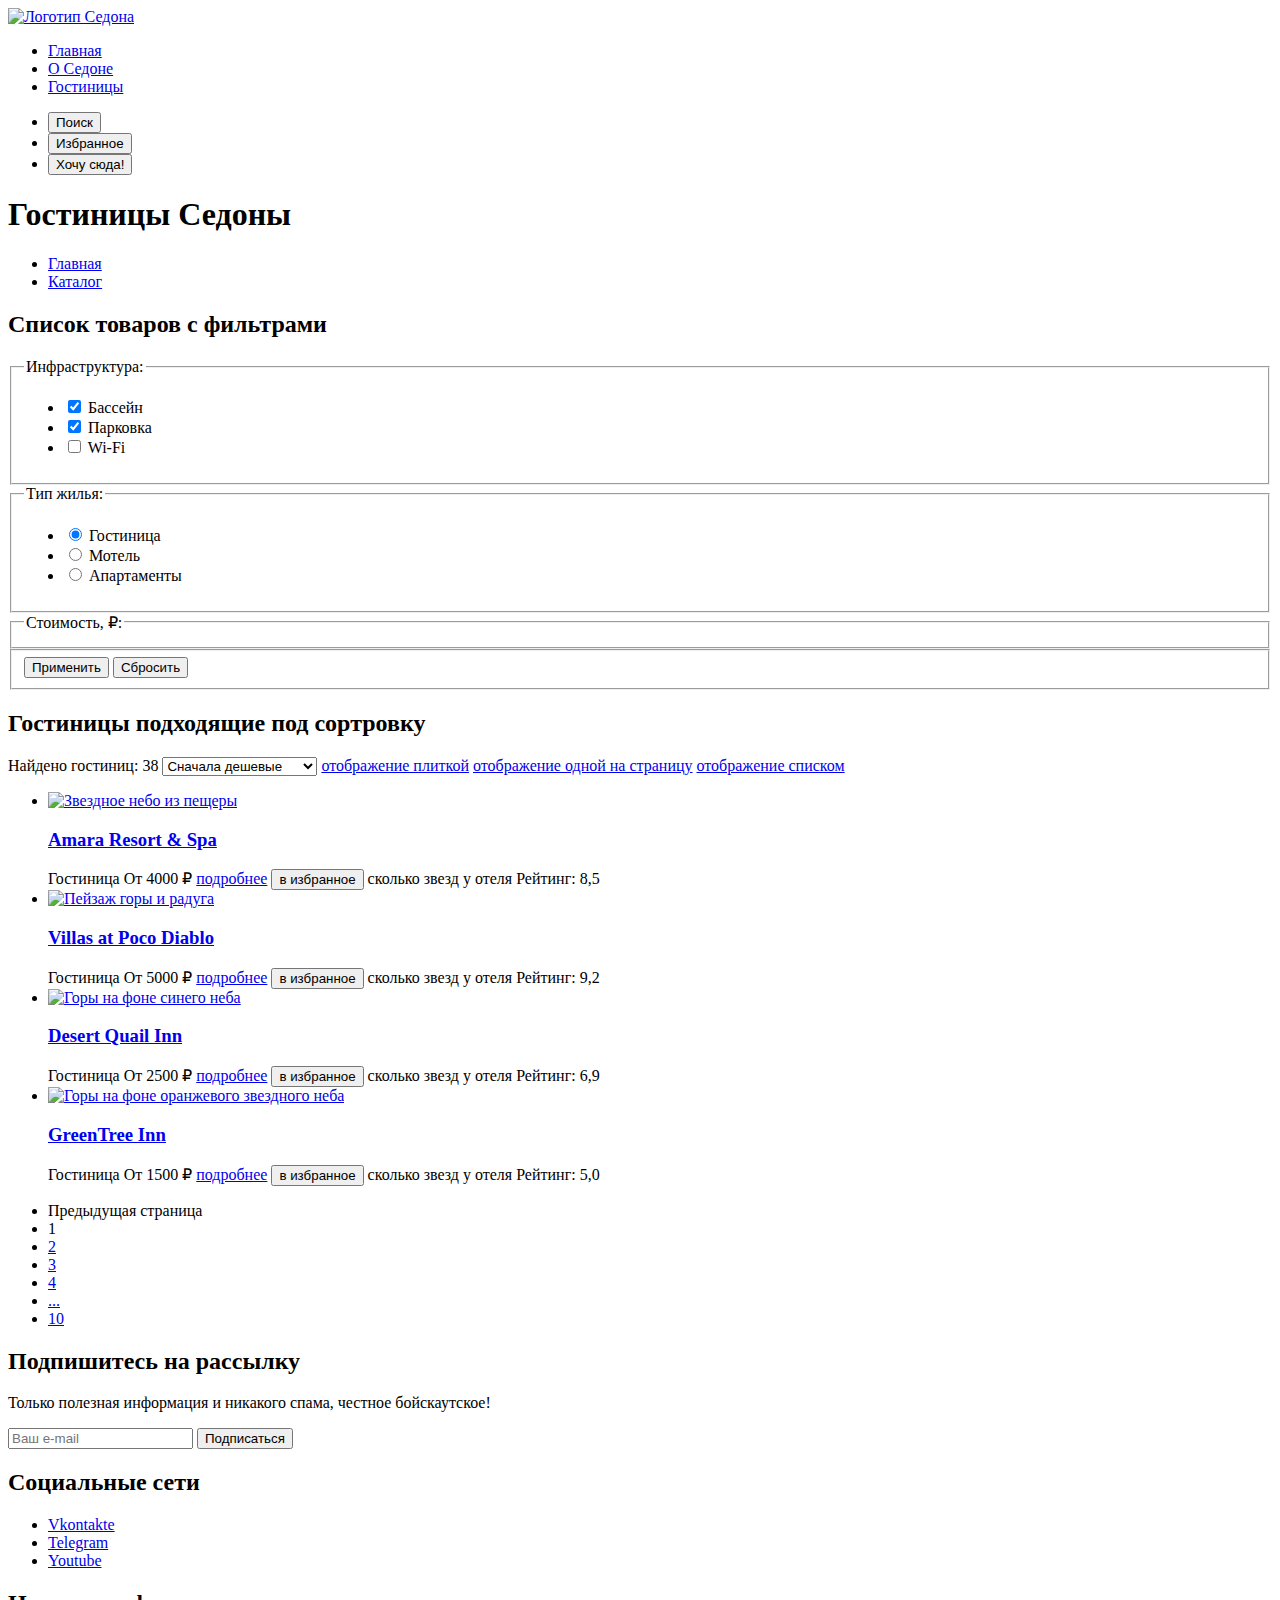
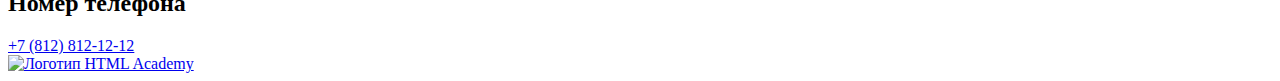
==== catalog.html @ 047635bd "Разметка главной страницы + каталога" ====
<!DOCTYPE html>
<html lang="ru">
  <head>
    <meta charset="utf-8">
    <title>Каталог</title>
  </head>
  <body>
    <header class="page-header">
      <nav class="navigation">
        <a class="navigation-logo" href="index.html">
          <img src="#" alt="Логотип Седона" />
        </a>
        <ul class="navigation-list">
          <li class="navigation-item">
            <a class="navigation-link" href="#" >Главная</a>
          </li>
          <li class="navigation-item">
            <a class="navigation-link" href="#">О Седоне</a>
          </li>
          <li class="navigation-item">
            <a class="navigation-link" href="#">Гостиницы</a>
          </li>
        </ul>

        <ul class="navigation-list navigation-user">
          <li class="search-navigation-item">
            <button class="navigation-button" href="#" >
              <span class="visually-hidden">
                Поиск
              </span>
            </button>
          </li>
          <li class="favorites-navigation-item">
            <button class="navigation-button" href="#">
              <span class="visually-hidden">
              Избранное
              </span>
            </button>
          </li>
          <li class="login-navigation-item">
            <button class="navigation-button" href="#">Хочу сюда!</button>
          </li>
        </ul>
      </nav>
    </header>

    <main class="main-inner">
        <h1 class="main-inner-title">Гостиницы Седоны</h1>
        <header class="inner-header">
          <ul class="breadcrumbs">
            <li class="breadcrumbs-item">
              <a class="breadcrumbs-link" href="index.html">Главная</a>
            </li>
            <li class="breadcrumbs-item">
              <a class="breadcrumbs-link" href="catalog.html">Каталог</a>
            </li>
          </ul>

          <section class="catalog-products">
            <h2 class="visually-hidden">Список товаров с фильтрами</h2>
            <form class="catalog-filter" action="https://echo.htmlacademy.ru/" method="get">
              <div class="filter-left-side">
                <fieldset class="catalog-filter-group">
                  <legend class="catalog-filter-title">Инфраструктура:</legend>
                  <ul class="catalog-filter-list">
                    <li class="catalog-filter-item">
                      <label class="control">
                        <input class="control-input" type="checkbox" name="pool" checked>
                    Бассейн
                      </label>
                    </li>
                    <li class="catalog-filter-item">
                      <label class="control">
                        <input class="control-input" type="checkbox" name="parking" checked>
                    Парковка
                      </label>
                    </li>
                    <li class="catalog-filter-item">
                      <label class="control">
                        <input class="control-input" type="checkbox" name="wi-fi">
                    Wi-Fi
                      </label>
                    </li>
                  </ul>
                  </fieldset>

                  <fieldset class="catalog-filter-group">
                    <legend class="catalog-filter-title">Тип жилья:</legend>
                    <ul class="catalog-filter-list">
                      <li class="catalog-filter-item">
                        <label class="control">
                          <input class="control-input" type="radio" name="hotel" checked>
                      Гостиница
                        </label>
                      </li>
                      <li class="catalog-filter-item">
                        <label class="control">
                          <input class="control-input" type="radio" name="motel">
                      Мотель
                        </label>
                      </li>
                      <li class="catalog-filter-item">
                        <label class="control">
                          <input class="control-input" type="radio" name="apartments">
                      Апартаменты
                        </label>
                      </li>
                    </ul>
                  </fieldset>
                </div>

                <div class="filter-right-side">
                  <fieldset class="catalog-filter-group">
                    <legend class="catalog-filter-title">Стоимость, ₽:</legend>
                  </fieldset>

                  <fieldset class="catalog-filter-group">
                    <button class="catalog-filter-button-submit">Применить</button>
                    <button class="catalog-filter-button-reset">Сбросить</button>
                  </fieldset>
                </div>
            </form>
          </section>

          <section class="catalog-hotels">
            <h2 class="visually-hidden">Гостиницы подходящие под сортровку</h2>
            <span>Найдено гостиниц: <span class="result">38</span></span>
            <select class="select-filter">
              <option value="cheap">Сначала дешевые</option>
              <option value="expensive">Сначала дорогие</option>
              <option value="popular">Сначала популярные</option>
            </select>

            <a class="icons" href="#"><span class="visually-hidden">отображение плиткой</span></a>
            <a class="icons" href="#"><span class="visually-hidden">отображение одной на страницу</span></a>
            <a class="icons" href="#"><span class="visually-hidden">отображение списком</span></a>

            <ul class="hotels-list">
              <li class="hotels-item">
                <a class="hotels-link" href="#">
                  <img class="hotels-photo" src="#" alt="Звездное небо из пещеры">
                  <h3 class="hotels-title">Amara Resort & Spa</h3></a>
                <span>Гостиница От 4000 ₽</span>
                <a class="hotels-link" href="#">подробнее</a>
                <button class="button button-favourites">в избранное</button>
                <span class="rating rating-visually-hidden">сколько звезд у отеля</span>
                <span class="rating-total rating-total-visually-hidden">Рейтинг: 8,5</span>
              </li>
              <li class="hotels-item">
                <a class="hotels-link" href="#">
                  <img class="hotels-photo" src="#" alt="Пейзаж горы и радуга">
                  <h3 class="hotels-title">Villas at Poco Diablo</h3></a>
                <span>Гостиница От 5000 ₽</span>
                <a class="hotels-link" href="#">подробнее</a>
                <button class="button button-favourites">в избранное</button>
                <span class="rating rating-visually-hidden">сколько звезд у отеля</span>
                <span class="rating-total rating-total-visually-hidden">Рейтинг: 9,2</span>
              </li>
              <li class="hotels-item">
                <a class="hotels-link" href="#">
                  <img class="hotels-photo" src="#" alt="Горы на фоне синего неба">
                  <h3 class="hotels-title">Desert Quail Inn</h3></a>
                <span>Гостиница От 2500 ₽</span>
                <a class="hotels-link" href="#">подробнее</a>
                <button class="button button-favourites">в избранное</button>
                <span class="rating rating-visually-hidden">сколько звезд у отеля</span>
                <span class="rating-total rating-total-visually-hidden">Рейтинг: 6,9</span>
              </li>
              <li class="hotels-item">
                <a class="hotels-link" href="#">
                  <img class="hotels-photo" src="#" alt="Горы на фоне оранжевого звездного неба">
                  <h3 class="hotels-title">GreenTree Inn</h3></a>
                <span>Гостиница От 1500 ₽</span>
                <a class="hotels-link" href="#">подробнее</a>
                <button class="button button-favourites">в избранное</button>
                <span class="rating rating-visually-hidden">сколько звезд у отеля</span>
                <span class="rating-total rating-total-visually-hidden">Рейтинг: 5,0</span>
              </li>
            </ul>

            <ul class="pagination">
              <li class="pagination-item">
                <a class="pagination-link pagination-prev pagination-disabled">
                  <span class="visually-hidden">Предыдущая страница</span>
                </a>
              </li>
              <li class="pagination-item">
                <a class="pagination-link pagination-current">1</a>
              </li>
              <li class="pagination-item">
                <a class="pagination-link" href="#">2</a>
              </li>
              <li class="pagination-item">
                <a class="pagination-link" href="#">3</a>
              </li>
              <li class="pagination-item">
                <a class="pagination-link" href="#">4</a>
              </li>
              <li class="pagination-item">
                <a class="pagination-link" href="#">...</a>
              </li>
              <li class="pagination-item">
                <a class="pagination-link " href="#">10</a>
              </li>
            </ul>
          </section>
      </section>
    </main>

    <section class="mailing-section">
      <h2 class="mailing-title">
        Подпишитесь на рассылку
      </h2>
      <p class="mailing-description">Только полезная информация и никакого спама,
         честное бойскаутское!
      </p>
      <form class="mailing-form" action="https://echo.htmlacademy.ru/" method="post">
          <input type="text" id="mailing-email" name="mailing-email" placeholder="Ваш e-mail">
          <button class="mailing-form-button" type="submit">Подписаться</button>
      </form>
    </section>

    <footer class="page-footer">
      <section class="footer-social">
        <h2 class="visually-hidden">Социальные сети</h2>
        <ul class="footer-social-list">
          <li class="footer-social-item">
            <a class="button" href="https://vk.com/htmlacademy">
              <span class="visually-hidden">Vkontakte</span>
            </a>
          </li>
          <li class="footer-social-item">
            <a class="button" href="https://t.me/htmlacademy">
              <span class="visually-hidden">Telegram</span>
            </a>
          </li>
          <li class="footer-social-item">
            <a class="button" href="https://www.youtube.com/user/htmlacademyru">
              <span class="visually-hidden">Youtube</span>
            </a>
          </li>
        </ul>
      </section>

      <section class="footer-contacts">
        <h2 class="visually-hidden">Номер телефона</h2>
        <a class="footer-contacts-phone" href="tel:+78128121212">+7 (812) 812-12-12</a>
      </section>

      <section class="footer-copyright">
        <a class="htmlacademy-link" href="https://htmlacademy.ru/"><img src="#" alt="Логотип HTML Academy"></a>
      </section>
    </footer>
  </body>
</html>
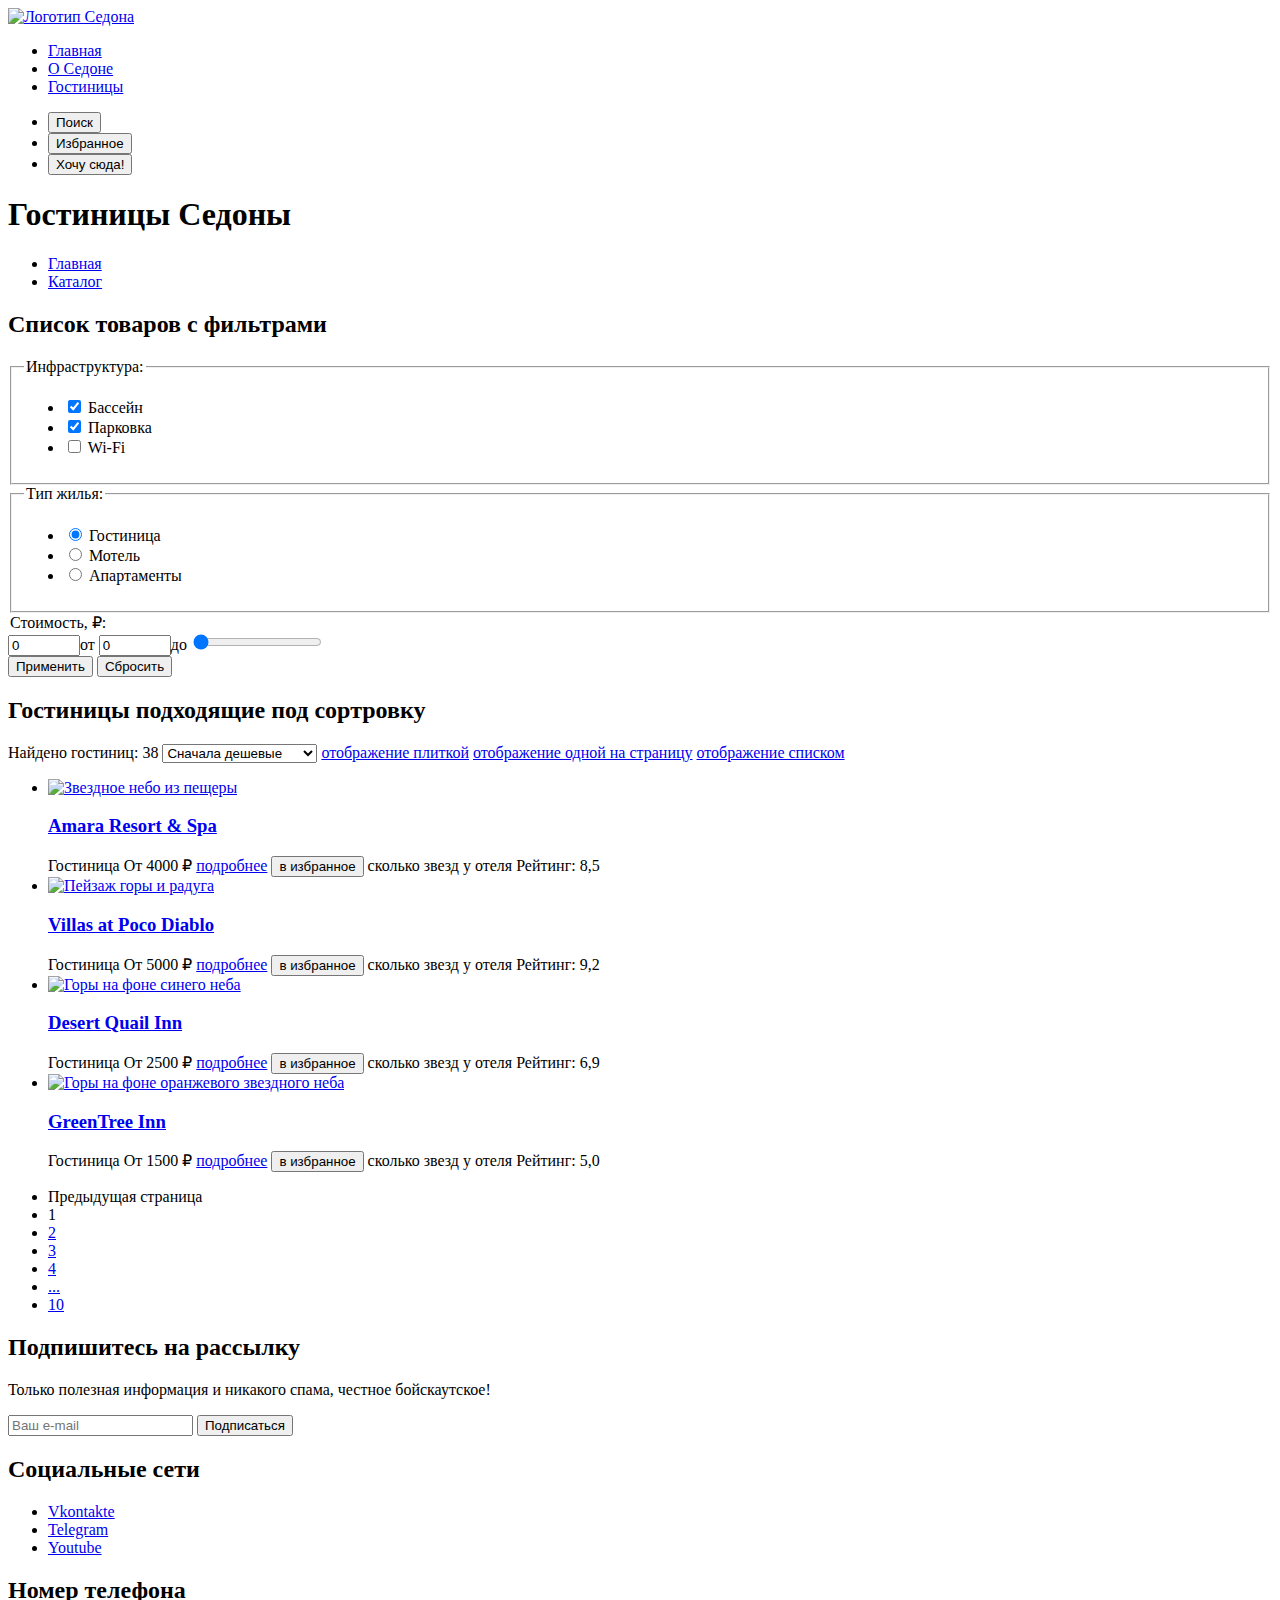
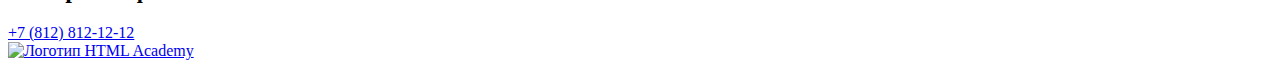
==== commit 797acbac: "Исправления от 03.06" ====
--- a/catalog.html
+++ b/catalog.html
@@ -55,6 +55,7 @@
               <a class="breadcrumbs-link" href="catalog.html">Каталог</a>
             </li>
           </ul>
+        </header>
 
           <section class="catalog-products">
             <h2 class="visually-hidden">Список товаров с фильтрами</h2>
@@ -109,16 +110,16 @@
                   </fieldset>
                 </div>
 
-                <div class="filter-right-side">
-                  <fieldset class="catalog-filter-group">
+                  <form class="price-filter" action="https://echo.htmlacademy.ru/" method="get">
                     <legend class="catalog-filter-title">Стоимость, ₽:</legend>
-                  </fieldset>
-
-                  <fieldset class="catalog-filter-group">
-                    <button class="catalog-filter-button-submit">Применить</button>
-                    <button class="catalog-filter-button-reset">Сбросить</button>
-                  </fieldset>
-                </div>
+                    <label><input type="number" name="min-price" min="0" max="9000" step="100"
+                      placeholder="от" value="0">от</label>
+                      <label><input type="number" name="max-price" min="0" max="9000" step="100"
+                        placeholder="до" value="0">до</label>
+                        <input type="range" name="slider" min="0" max="9000" value="0">
+                  </form>
+                    <button class="catalog-filter-button-submit" type="submit">Применить</button>
+                    <button class="catalog-filter-button-reset" type="reset">Сбросить</button>
             </form>
           </section>
 
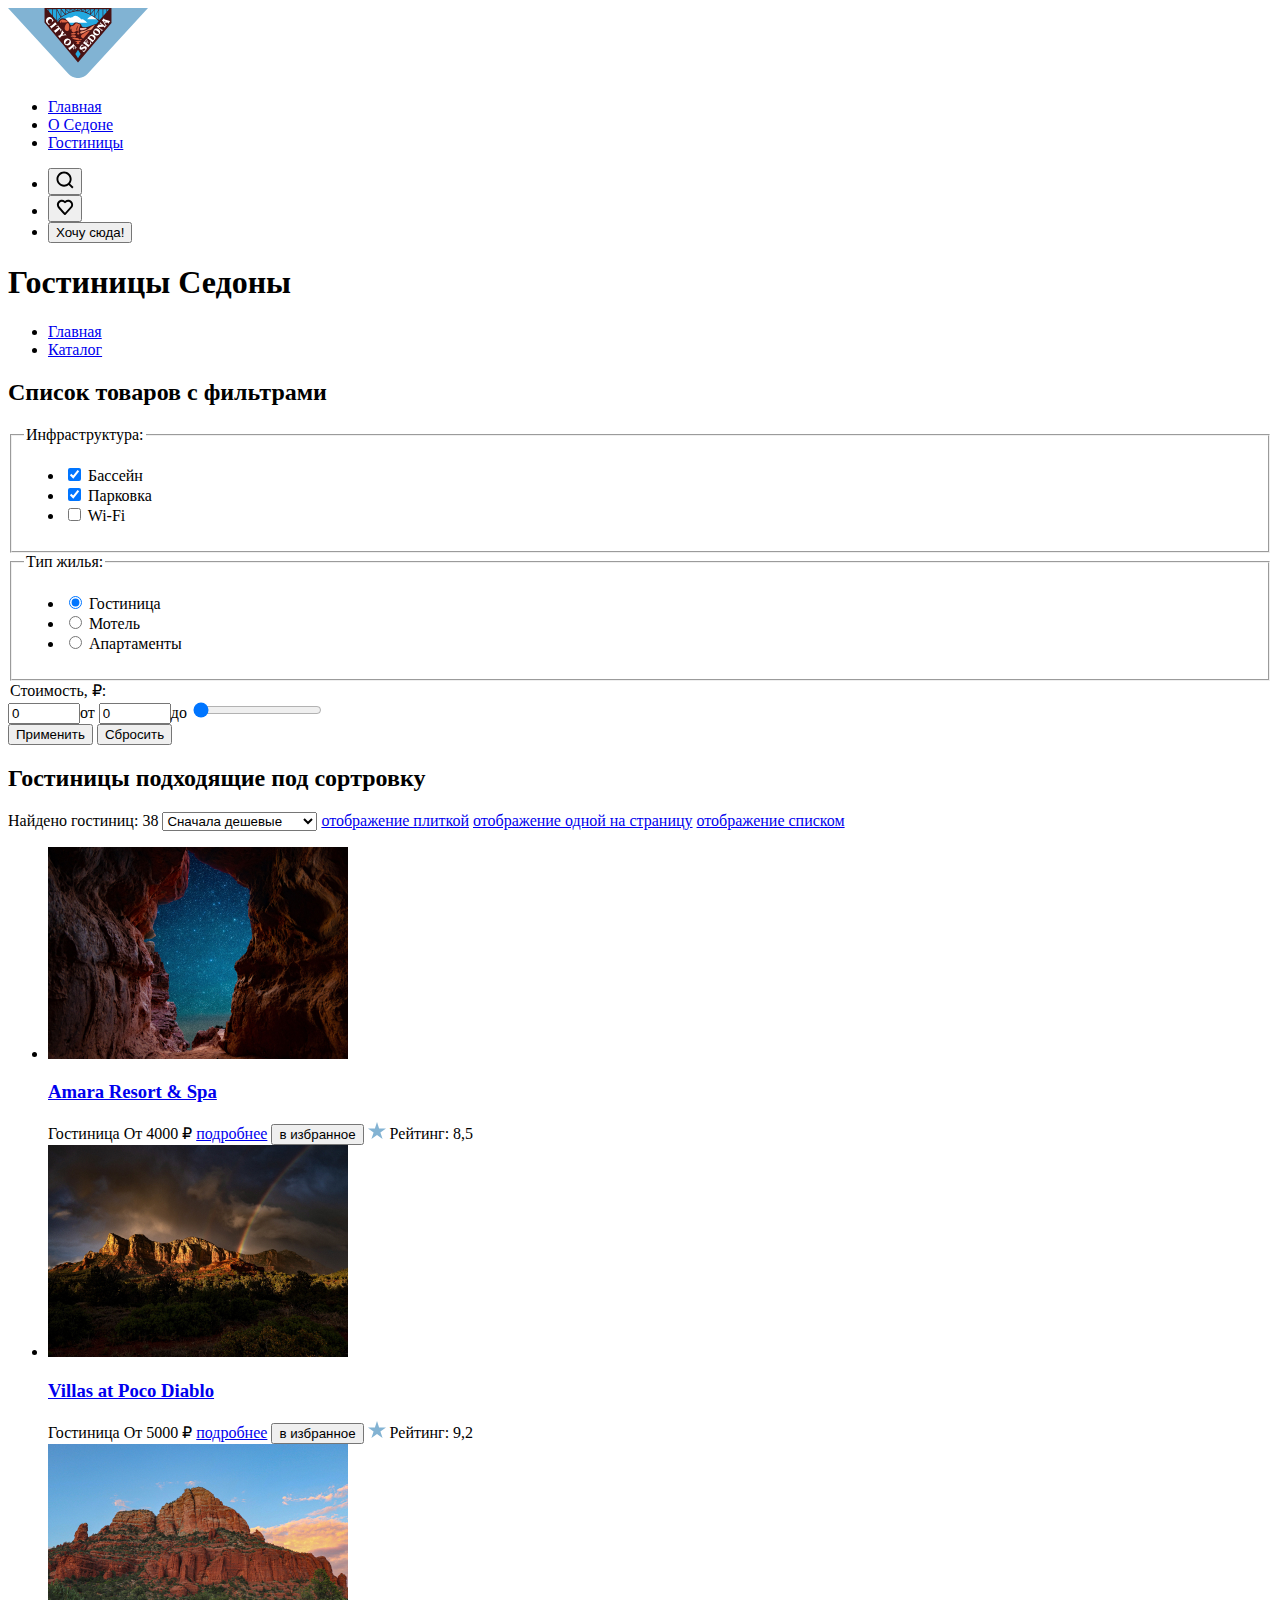
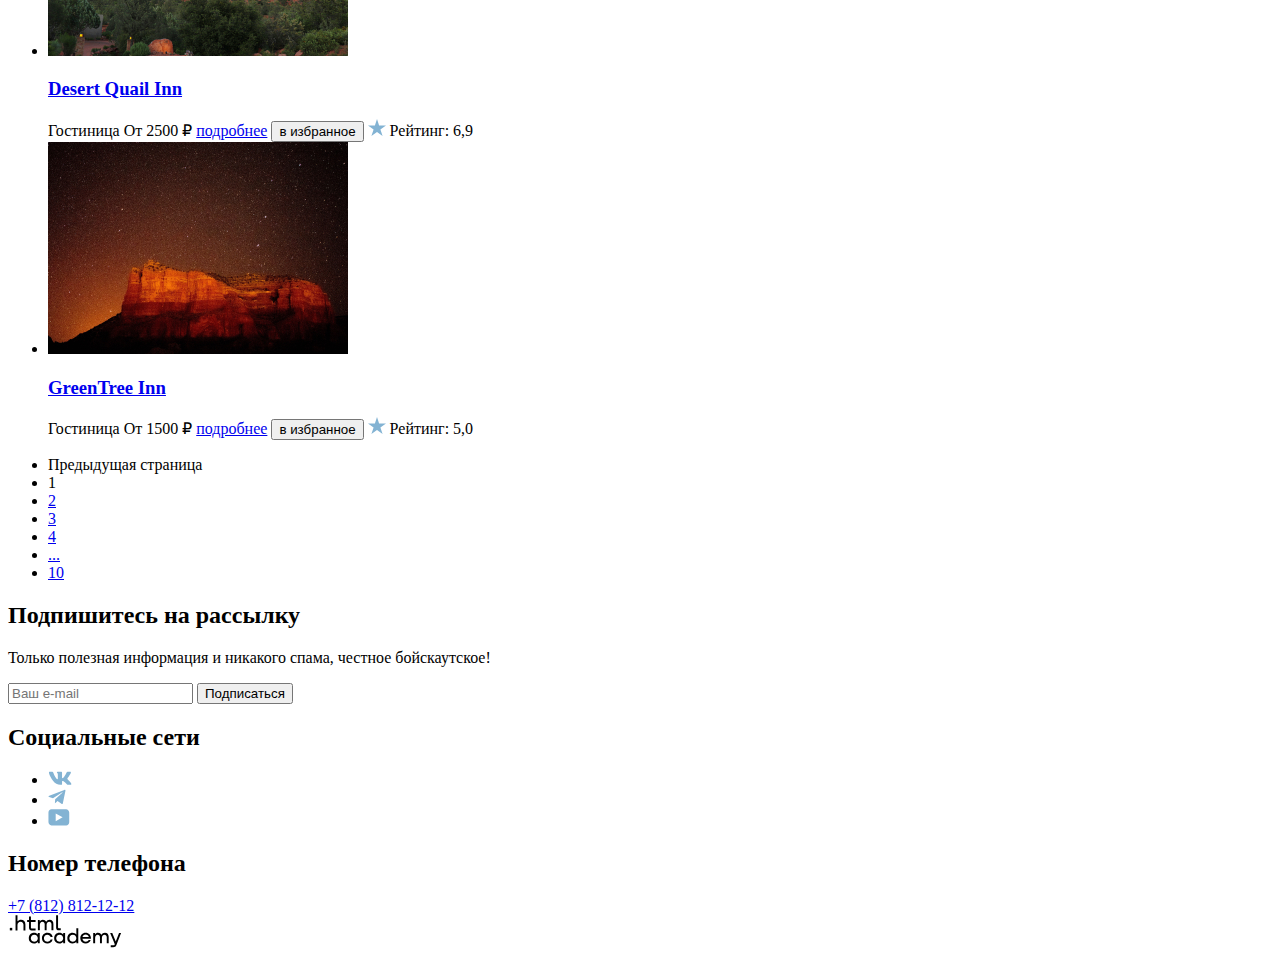
==== commit 8dba11ed: "Контентные изображения" ====
--- a/catalog.html
+++ b/catalog.html
@@ -8,7 +8,7 @@
     <header class="page-header">
       <nav class="navigation">
         <a class="navigation-logo" href="index.html">
-          <img src="#" alt="Логотип Седона" />
+          <img src="images/logo.svg" alt="Логотип Седона" />
         </a>
         <ul class="navigation-list">
           <li class="navigation-item">
@@ -25,16 +25,12 @@
         <ul class="navigation-list navigation-user">
           <li class="search-navigation-item">
             <button class="navigation-button" href="#" >
-              <span class="visually-hidden">
-                Поиск
-              </span>
+              <img class="navigation-list-item" src="images/Vector.svg" alt="Поиск" width="18" height="18">
             </button>
           </li>
           <li class="favorites-navigation-item">
             <button class="navigation-button" href="#">
-              <span class="visually-hidden">
-              Избранное
-              </span>
+              <img class="navigation-list-item" src="images/heart.svg" alt="Избранное" width="18" height="18">
             </button>
           </li>
           <li class="login-navigation-item">
@@ -139,42 +135,43 @@
             <ul class="hotels-list">
               <li class="hotels-item">
                 <a class="hotels-link" href="#">
-                  <img class="hotels-photo" src="#" alt="Звездное небо из пещеры">
+                  <img class="hotels-photo" src="images/hotel-1.jpg" alt="Звездное небо из пещеры">
                   <h3 class="hotels-title">Amara Resort & Spa</h3></a>
                 <span>Гостиница От 4000 ₽</span>
                 <a class="hotels-link" href="#">подробнее</a>
                 <button class="button button-favourites">в избранное</button>
-                <span class="rating rating-visually-hidden">сколько звезд у отеля</span>
+                <img class="hotels-stars" src="images/star.svg" alt="">
+                <!-- подозреваю, что количество звезд дублируется через css -->
                 <span class="rating-total rating-total-visually-hidden">Рейтинг: 8,5</span>
               </li>
               <li class="hotels-item">
                 <a class="hotels-link" href="#">
-                  <img class="hotels-photo" src="#" alt="Пейзаж горы и радуга">
+                  <img class="hotels-photo" src="images/hotel-2.jpg" alt="Пейзаж горы и радуга">
                   <h3 class="hotels-title">Villas at Poco Diablo</h3></a>
                 <span>Гостиница От 5000 ₽</span>
                 <a class="hotels-link" href="#">подробнее</a>
                 <button class="button button-favourites">в избранное</button>
-                <span class="rating rating-visually-hidden">сколько звезд у отеля</span>
+                <img class="hotels-stars" src="images/star.svg" alt="">
                 <span class="rating-total rating-total-visually-hidden">Рейтинг: 9,2</span>
               </li>
               <li class="hotels-item">
                 <a class="hotels-link" href="#">
-                  <img class="hotels-photo" src="#" alt="Горы на фоне синего неба">
+                  <img class="hotels-photo" src="images/hotel-3.jpg" alt="Горы на фоне синего неба">
                   <h3 class="hotels-title">Desert Quail Inn</h3></a>
                 <span>Гостиница От 2500 ₽</span>
                 <a class="hotels-link" href="#">подробнее</a>
                 <button class="button button-favourites">в избранное</button>
-                <span class="rating rating-visually-hidden">сколько звезд у отеля</span>
+                <img class="hotels-stars" src="images/star.svg" alt="">
                 <span class="rating-total rating-total-visually-hidden">Рейтинг: 6,9</span>
               </li>
               <li class="hotels-item">
                 <a class="hotels-link" href="#">
-                  <img class="hotels-photo" src="#" alt="Горы на фоне оранжевого звездного неба">
+                  <img class="hotels-photo" src="images/hotel-4.jpg" alt="Горы на фоне оранжевого звездного неба">
                   <h3 class="hotels-title">GreenTree Inn</h3></a>
                 <span>Гостиница От 1500 ₽</span>
                 <a class="hotels-link" href="#">подробнее</a>
                 <button class="button button-favourites">в избранное</button>
-                <span class="rating rating-visually-hidden">сколько звезд у отеля</span>
+                <img class="hotels-stars" src="images/star.svg" alt="">
                 <span class="rating-total rating-total-visually-hidden">Рейтинг: 5,0</span>
               </li>
             </ul>
@@ -227,17 +224,17 @@
         <ul class="footer-social-list">
           <li class="footer-social-item">
             <a class="button" href="https://vk.com/htmlacademy">
-              <span class="visually-hidden">Vkontakte</span>
+              <img class="footer-social-icon" src="images/Social-vk.svg" alt="Вконтакте" width="24" height="14">
             </a>
           </li>
           <li class="footer-social-item">
             <a class="button" href="https://t.me/htmlacademy">
-              <span class="visually-hidden">Telegram</span>
+              <img class="footer-social-icon" src="images/Social-tg.svg" alt="Телеграмм" width="18" height="16">
             </a>
           </li>
           <li class="footer-social-item">
             <a class="button" href="https://www.youtube.com/user/htmlacademyru">
-              <span class="visually-hidden">Youtube</span>
+              <img class="footer-social-icon" src="images/Social-yt.svg" alt="Ютуб" width="22" height="17">
             </a>
           </li>
         </ul>
@@ -249,7 +246,9 @@
       </section>
 
       <section class="footer-copyright">
-        <a class="htmlacademy-link" href="https://htmlacademy.ru/"><img src="#" alt="Логотип HTML Academy"></a>
+        <a class="htmlacademy-link" href="https://htmlacademy.ru/">
+          <img src="images/Logo-htmlacad.svg" alt="Логотип HTML Academy" width="114.9" height="32.9"/>
+        </a>
       </section>
     </footer>
   </body>
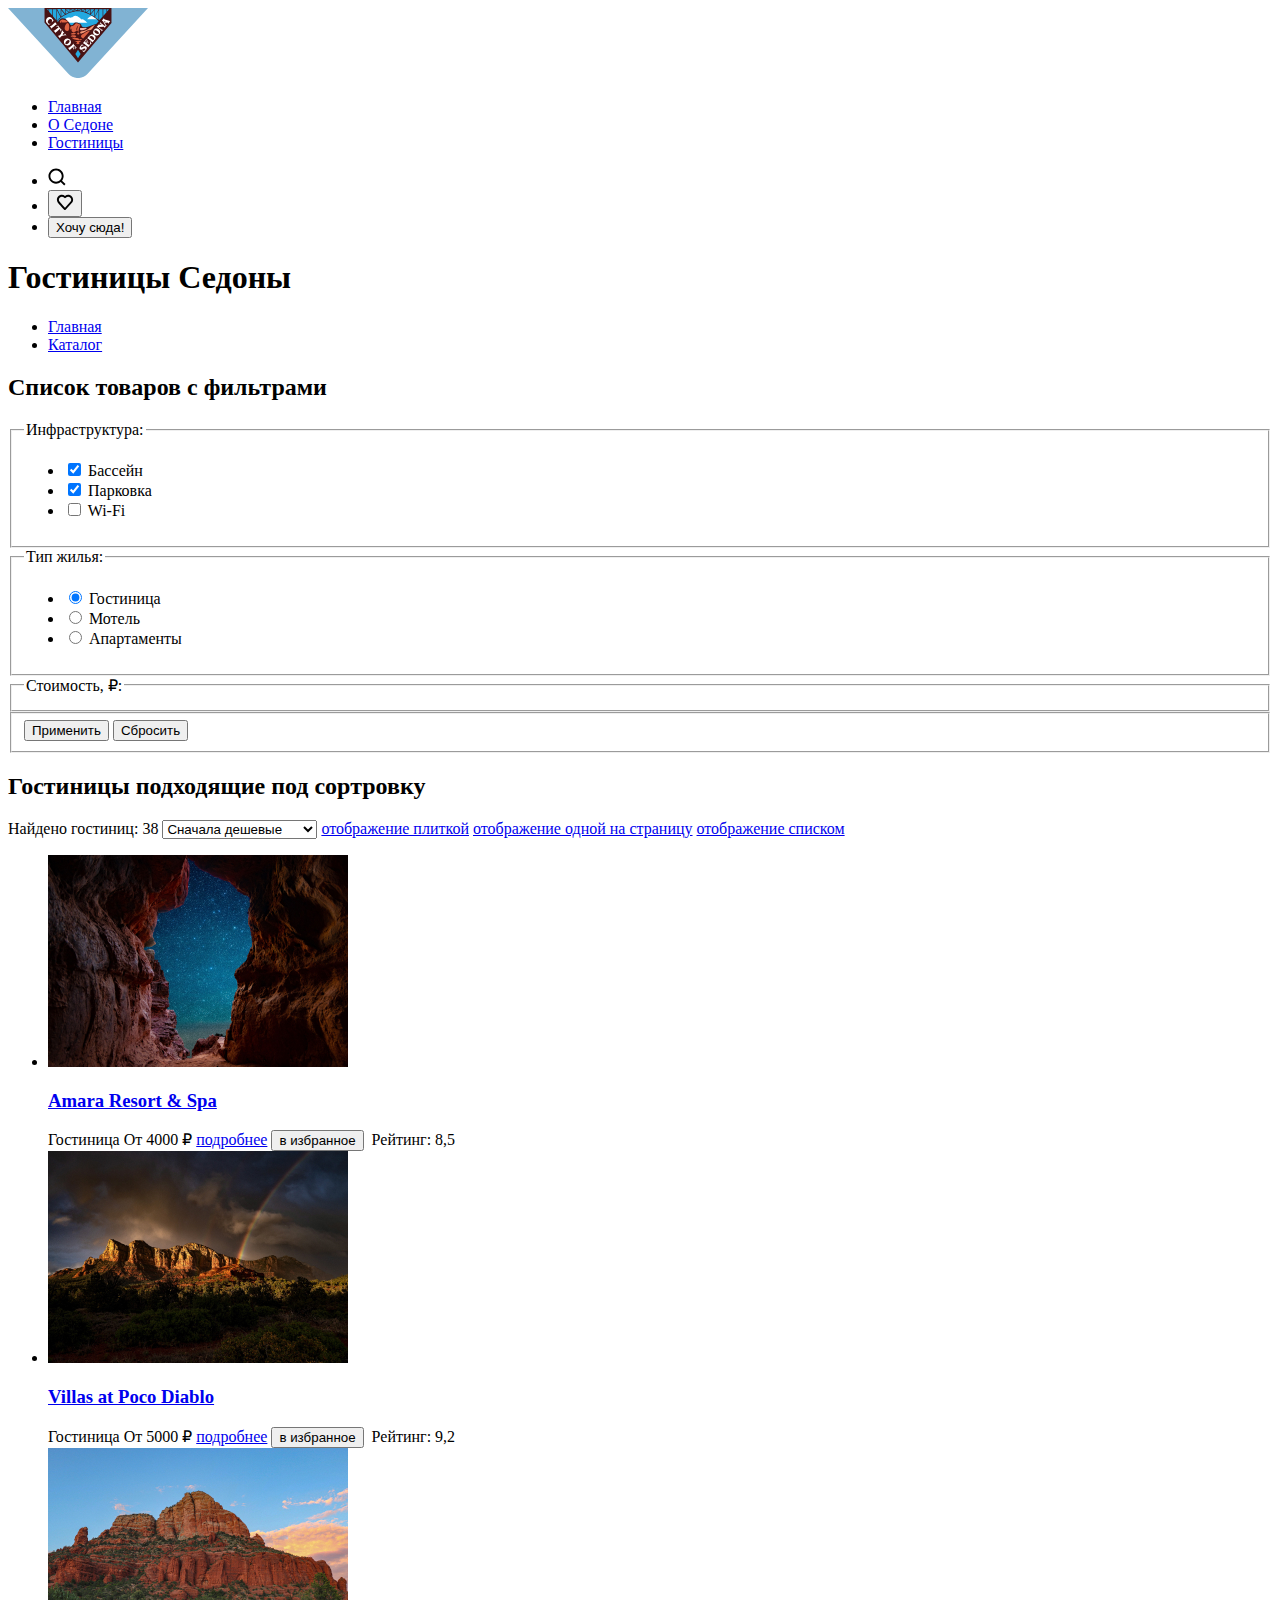
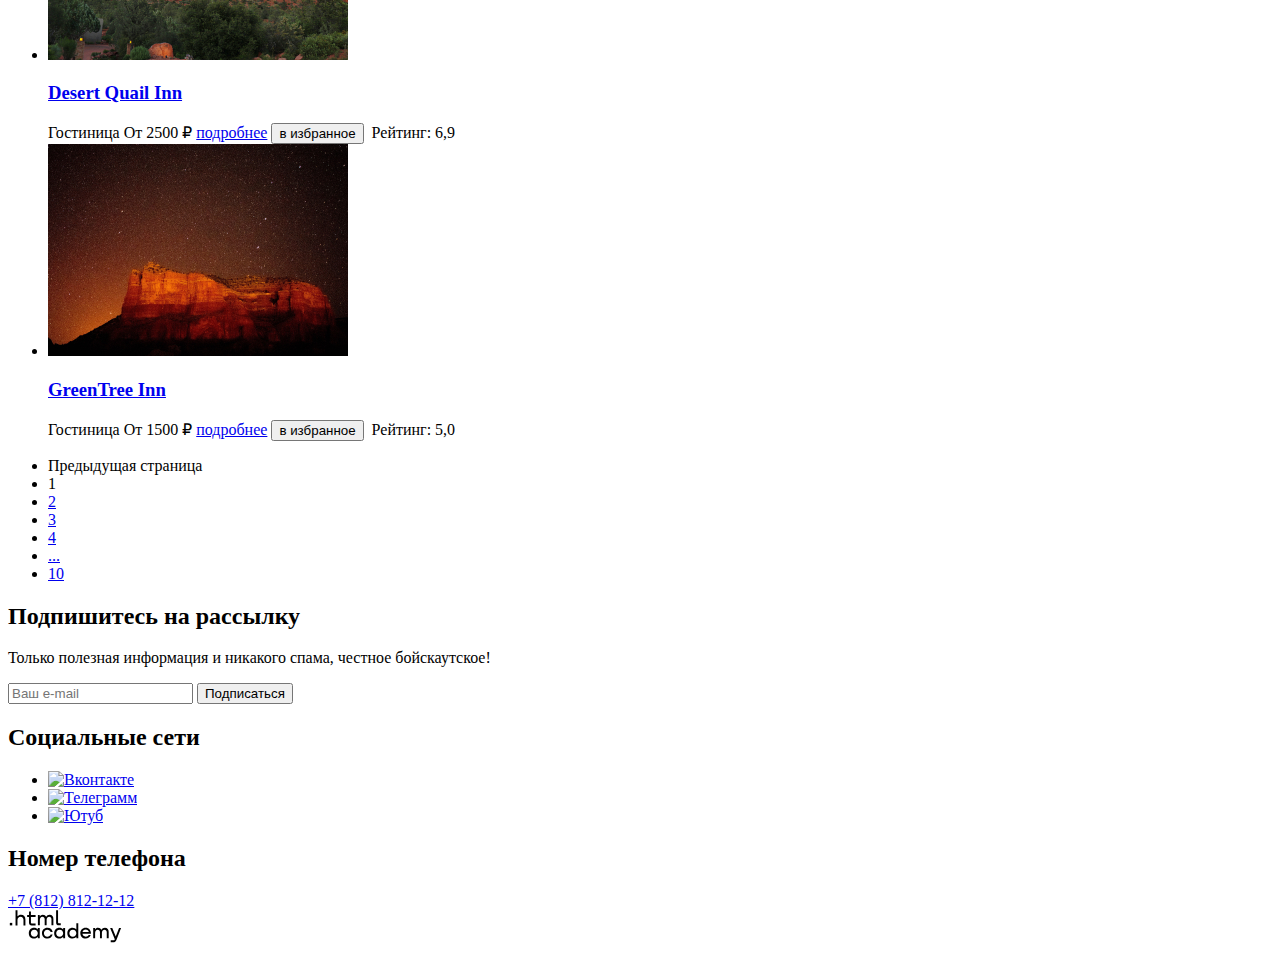
==== commit 92da24af: "Исправления по заданиям 2 и 3" ====
--- a/catalog.html
+++ b/catalog.html
@@ -24,13 +24,13 @@
 
         <ul class="navigation-list navigation-user">
           <li class="search-navigation-item">
-            <button class="navigation-button" href="#" >
-              <img class="navigation-list-item" src="images/Vector.svg" alt="Поиск" width="18" height="18">
-            </button>
+            <a class="navigation-button" href="#" >
+              <img class="navigation-list-item" src="images/search.svg" alt="Поиск" width="18" height="18">
+            </a>
           </li>
           <li class="favorites-navigation-item">
             <button class="navigation-button" href="#">
-              <img class="navigation-list-item" src="images/heart.svg" alt="Избранное" width="18" height="18">
+              <img class="navigation-list-item" src="images/favorites.svg" alt="Избранное" width="18" height="18">
             </button>
           </li>
           <li class="login-navigation-item">
@@ -106,16 +106,16 @@
                   </fieldset>
                 </div>
 
-                  <form class="price-filter" action="https://echo.htmlacademy.ru/" method="get">
+                <div class="filter-right-side">
+                  <fieldset class="catalog-filter-group">
                     <legend class="catalog-filter-title">Стоимость, ₽:</legend>
-                    <label><input type="number" name="min-price" min="0" max="9000" step="100"
-                      placeholder="от" value="0">от</label>
-                      <label><input type="number" name="max-price" min="0" max="9000" step="100"
-                        placeholder="до" value="0">до</label>
-                        <input type="range" name="slider" min="0" max="9000" value="0">
-                  </form>
+                  </fieldset>
+
+                  <fieldset class="catalog-filter-group">
                     <button class="catalog-filter-button-submit" type="submit">Применить</button>
                     <button class="catalog-filter-button-reset" type="reset">Сбросить</button>
+                  </fieldset>
+                </div>
             </form>
           </section>
 
@@ -140,7 +140,7 @@
                 <span>Гостиница От 4000 ₽</span>
                 <a class="hotels-link" href="#">подробнее</a>
                 <button class="button button-favourites">в избранное</button>
-                <img class="hotels-stars" src="images/star.svg" alt="">
+                <img class="hotels-stars" src="#" alt="">
                 <!-- подозреваю, что количество звезд дублируется через css -->
                 <span class="rating-total rating-total-visually-hidden">Рейтинг: 8,5</span>
               </li>
@@ -151,7 +151,7 @@
                 <span>Гостиница От 5000 ₽</span>
                 <a class="hotels-link" href="#">подробнее</a>
                 <button class="button button-favourites">в избранное</button>
-                <img class="hotels-stars" src="images/star.svg" alt="">
+                <img class="hotels-stars" src="#" alt="">
                 <span class="rating-total rating-total-visually-hidden">Рейтинг: 9,2</span>
               </li>
               <li class="hotels-item">
@@ -161,7 +161,7 @@
                 <span>Гостиница От 2500 ₽</span>
                 <a class="hotels-link" href="#">подробнее</a>
                 <button class="button button-favourites">в избранное</button>
-                <img class="hotels-stars" src="images/star.svg" alt="">
+                <img class="hotels-stars" src="#" alt="">
                 <span class="rating-total rating-total-visually-hidden">Рейтинг: 6,9</span>
               </li>
               <li class="hotels-item">
@@ -171,7 +171,7 @@
                 <span>Гостиница От 1500 ₽</span>
                 <a class="hotels-link" href="#">подробнее</a>
                 <button class="button button-favourites">в избранное</button>
-                <img class="hotels-stars" src="images/star.svg" alt="">
+                <img class="hotels-stars" src="#" alt="">
                 <span class="rating-total rating-total-visually-hidden">Рейтинг: 5,0</span>
               </li>
             </ul>
@@ -224,17 +224,17 @@
         <ul class="footer-social-list">
           <li class="footer-social-item">
             <a class="button" href="https://vk.com/htmlacademy">
-              <img class="footer-social-icon" src="images/Social-vk.svg" alt="Вконтакте" width="24" height="14">
+              <img class="footer-social-icon" src="#" alt="Вконтакте" width="24" height="14">
             </a>
           </li>
           <li class="footer-social-item">
             <a class="button" href="https://t.me/htmlacademy">
-              <img class="footer-social-icon" src="images/Social-tg.svg" alt="Телеграмм" width="18" height="16">
+              <img class="footer-social-icon" src="#" alt="Телеграмм" width="18" height="16">
             </a>
           </li>
           <li class="footer-social-item">
             <a class="button" href="https://www.youtube.com/user/htmlacademyru">
-              <img class="footer-social-icon" src="images/Social-yt.svg" alt="Ютуб" width="22" height="17">
+              <img class="footer-social-icon" src="#" alt="Ютуб" width="22" height="17">
             </a>
           </li>
         </ul>
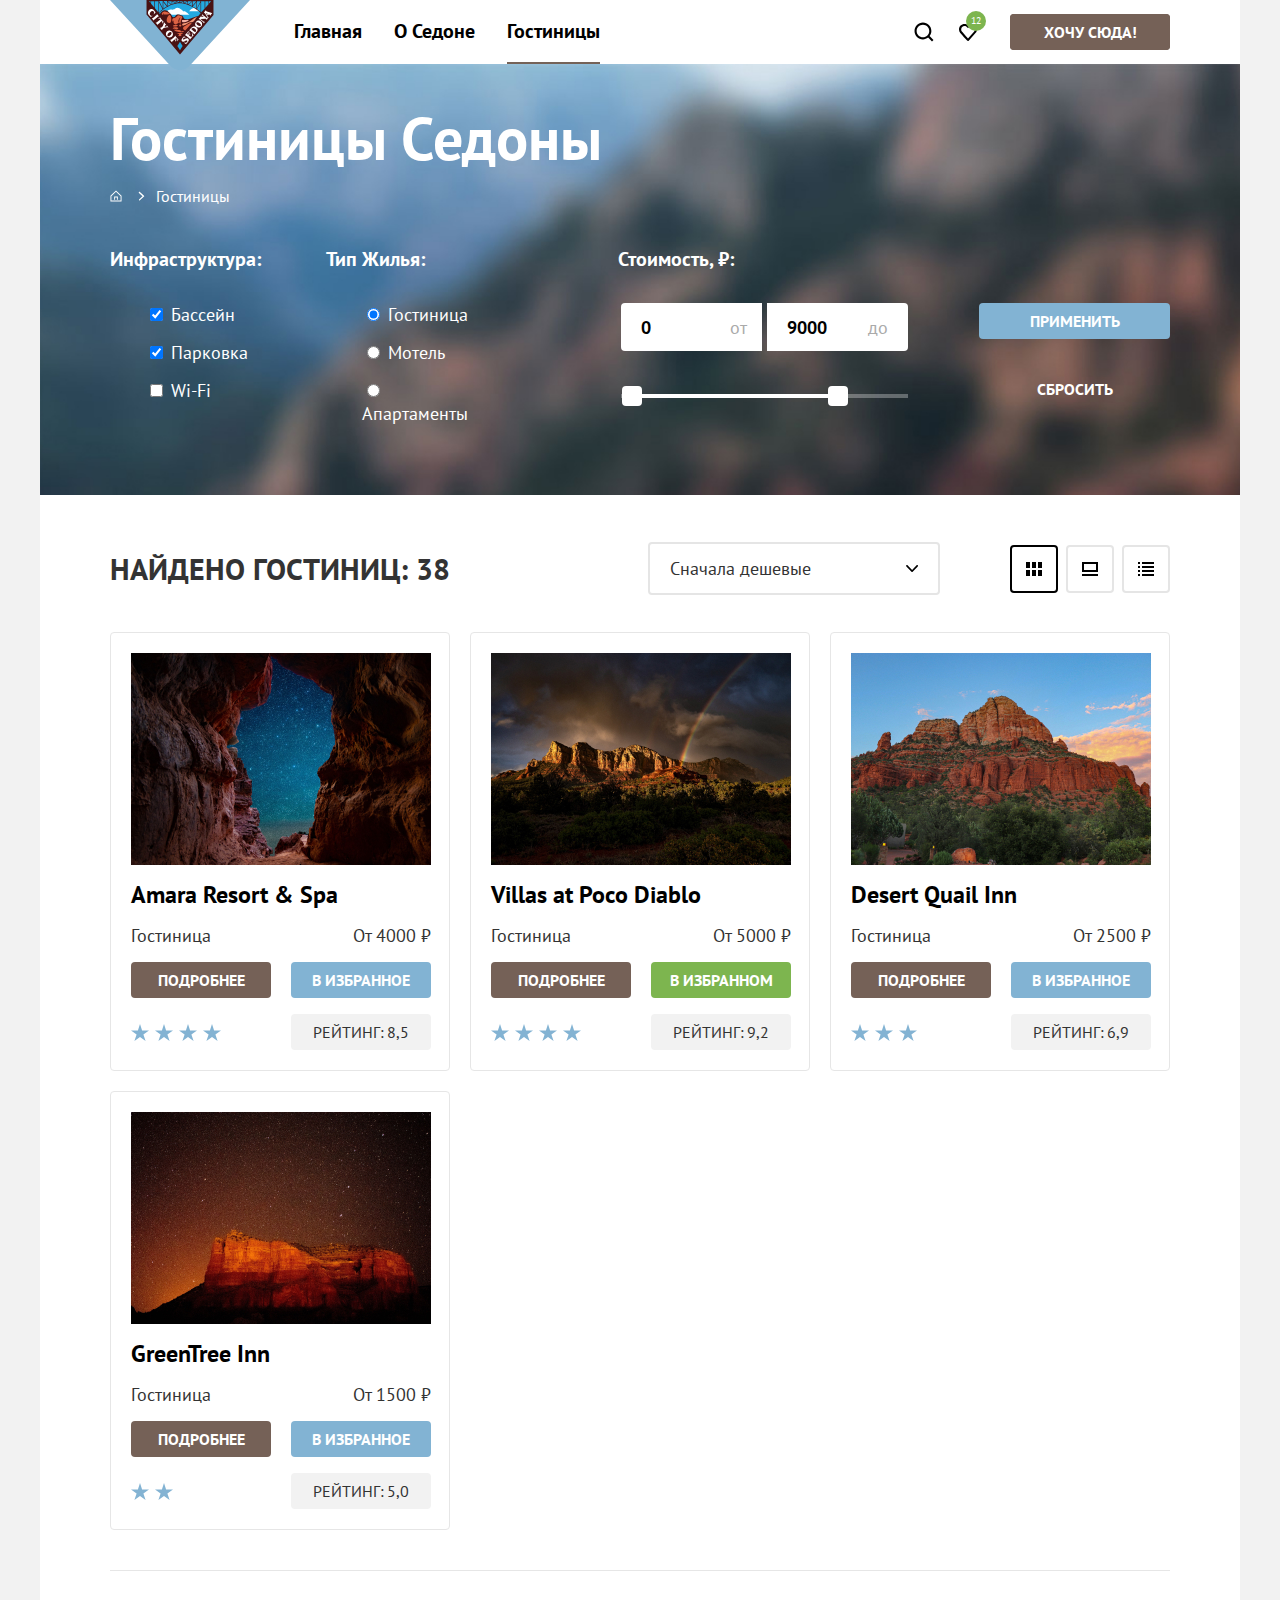
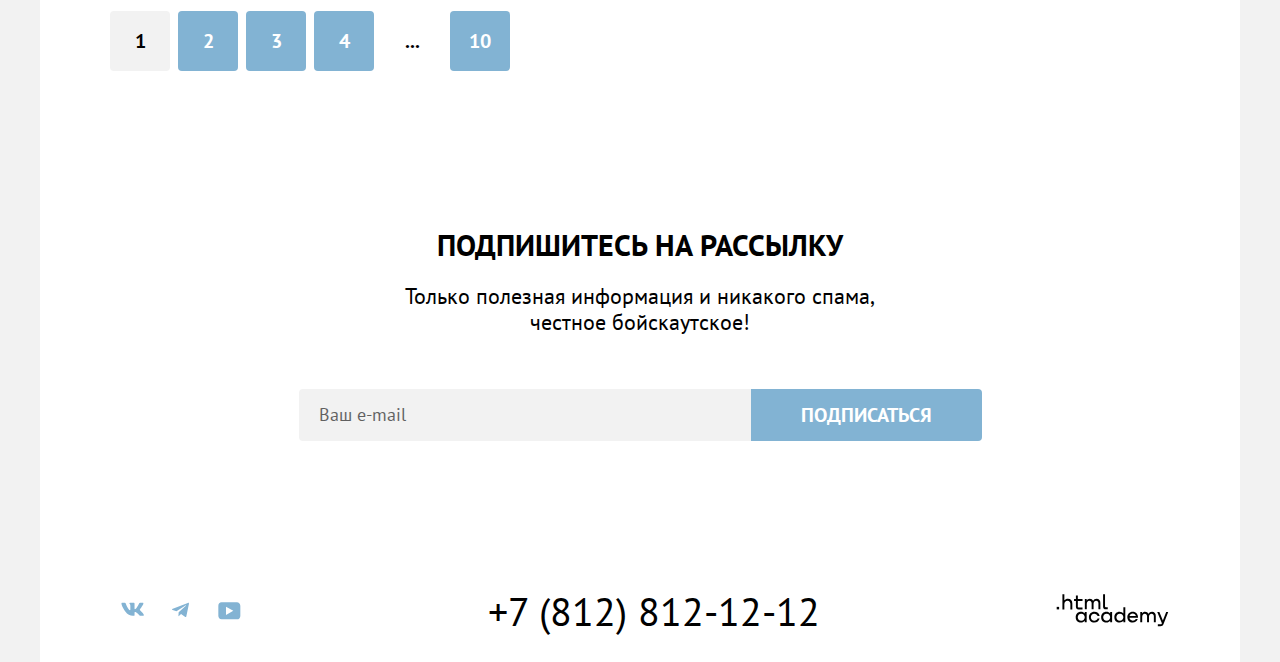
==== commit a20b17f8: "Отправка на первую проверку" ====
--- a/catalog.html
+++ b/catalog.html
@@ -1,255 +1,491 @@
 <!DOCTYPE html>
 <html lang="ru">
+  <!-- HEAD -->
   <head>
-    <meta charset="utf-8">
-    <title>Каталог</title>
+    <meta charset="utf-8" />
+    <title>HTML Academy: Седона</title>
+    <link rel="stylesheet" href="styles/reset.css" />
+    <link rel="stylesheet" href="styles/styles.css" />
   </head>
+
   <body>
-    <header class="page-header">
-      <nav class="navigation">
-        <a class="navigation-logo" href="index.html">
-          <img src="images/logo.svg" alt="Логотип Седона" />
+    <div class="shadow-conteiner">
+      <!-- HEADER -->
+      <header class="page-header">
+        <a class="navigation-logo" href="">
+          <img
+            class="navigation-logo-img"
+            src="images/icons/logo.svg"
+            alt="Логотип Седона"
+            width="140"
+            height="70"
+          />
         </a>
-        <ul class="navigation-list">
-          <li class="navigation-item">
-            <a class="navigation-link" href="#" >Главная</a>
-          </li>
-          <li class="navigation-item">
-            <a class="navigation-link" href="#">О Седоне</a>
-          </li>
-          <li class="navigation-item">
-            <a class="navigation-link" href="#">Гостиницы</a>
-          </li>
-        </ul>
-
-        <ul class="navigation-list navigation-user">
-          <li class="search-navigation-item">
-            <a class="navigation-button" href="#" >
-              <img class="navigation-list-item" src="images/search.svg" alt="Поиск" width="18" height="18">
+        <nav class="navigation">
+          <h2 class="visually-hidden">Навигация по сайту</h2>
+          <ul class="navigation-list">
+            <li class="navigation-item">
+              <a class="navigation-link" href="index.html">Главная</a>
+            </li>
+            <li class="navigation-item">
+              <a class="navigation-link" href="#">О Седоне</a>
+            </li>
+            <li class="navigation-item">
+              <a class="navigation-link navigation-active-page" href="#"
+                >Гостиницы</a
+              >
+            </li>
+          </ul>
+
+          <ul class="navigation-buttons-list">
+            <li class="navigation-button-item">
+              <a class="navigation-button-link" href="#">
+                <span class="visually-hidden">Поиск</span>
+              </a>
+            </li>
+            <li class="navigation-button-item">
+              <a class="navigation-button-link" href="#">
+                <span class="visually-hidden">Избранное</span
+                ><b class="navigation-favourite-details">12</b>
+              </a>
+            </li>
+            <li class="navigation-button-item">
+              <button class="button navigation-button-button" type="button">
+                ХОЧУ СЮДА!
+              </button>
+            </li>
+          </ul>
+        </nav>
+      </header>
+
+      <main class="main-container">
+        <!-- FILTER -->
+        <section class="filter">
+          <h1 class="filter-title">Гостиницы Седоны</h1>
+          <ul class="breadcrumbs">
+            <li class="breadcrumbs-item">
+              <a class="breadcrumbs-link" href="index.html"
+                ><span class="visually-hidden"></span
+              ></a>
+            </li>
+            <li class="breadcrumbs-item">
+              <span class="breadcrumbs-link-text">Гостиницы</span>
+            </li>
+          </ul>
+
+          <form
+            class="filter-form"
+            action="https://echo.htmlacademy.ru/"
+            method="GET"
+          >
+            <fieldset class="filter-group">
+              <legend class="filter-group-title">Инфраструктура:</legend>
+              <label class="filter-group-control">
+                <input
+                  class="filter-group-control-input"
+                  type="checkbox"
+                  name="pool"
+                  checked
+                />
+                Бассейн
+              </label>
+              <label class="filter-group-control">
+                <input
+                  class="filter-group-control-input"
+                  type="checkbox"
+                  name="parking"
+                  checked
+                />
+                Парковка
+              </label>
+              <label class="filter-group-control">
+                <input
+                  class="filter-group-control-input"
+                  type="checkbox"
+                  name="wi-fi"
+                />
+                <!-- TODO PENIS-->
+                Wi-Fi
+              </label>
+            </fieldset>
+
+            <fieldset class="filter-group">
+              <legend class="filter-group-title">Тип Жилья:</legend>
+              <label class="filter-group-control">
+                <input
+                  class="filter-group-control-input"
+                  type="radio"
+                  name="housing"
+                  value="hotels"
+                  checked
+                />
+                Гостиница
+              </label>
+              <label class="filter-group-control">
+                <input
+                  class="filter-group-control-input"
+                  type="radio"
+                  name="housing"
+                  value="motels"
+                />
+                Мотель
+              </label>
+              <label class="filter-group-control">
+                <input
+                  class="filter-group-control-input"
+                  type="radio"
+                  name="housing"
+                  value="apartments"
+                />
+                Апартаменты
+              </label>
+            </fieldset>
+
+              <div class="filter-form-wrapper">
+                <fieldset class="filter-price-slider">
+                  <legend class="filter-price-slider-title">Стоимость, ₽:</legend>
+                  <div class="range">
+                    <div class="range-inputs-wrapper">
+                      <label class="filter-price-slider-label">
+                        <input class="filter-price-slider-input" type="number" placeholder="1000" value="0">
+                        <span>от</span>
+                      </label>
+                      <label class="filter-price-slider-label">
+                        <input class="filter-price-slider-input" type="number" placeholder="19000" value="9000">
+                        <span>до</span>
+                      </label>
+                    </div>
+                    <div class="range-scale">
+                      <div class="range-bar" style="right:60px; width:226px">
+                        <button class="range-toggle toggle-min" type="button">
+                          <span class="visually-hidden">Изменить минимальную цену.</span>
+                        </button>
+                        <button class="range-toggle toggle-max" type="button">
+                          <span class="visually-hidden">Изменить максимальную цену.</span>
+                        </button>
+                      </div>
+                    </div>
+                  </div>
+                </fieldset>
+              </fieldset>
+            <div class="filter-buttons-wrapper">
+              <button class="filter-button-apply button" type="submit">
+                Применить
+              </button>
+              <button class="filter-button-reset button" type="reset">
+                Сбросить
+              </button>
+            </div>
+          </form>
+        </section>
+
+        <!-- CATALOG -->
+        <section class="catalog">
+          <div class="inner-wrapper">
+            <h2 class="visually-hidden">Каталог гостиниц</h2>
+            <div class="catalog_visual-settings-wrapper">
+              <p class="catalog-search-text">
+                Найдено гостиниц: <span class="catalog-search-amount">38</span>
+              </p>
+              <div class="catalog_theme-wrapper">
+                <select class="catalog-sorting" aria-label="Сортировка">
+                  <option class="catalog-sorting-item" value="cheap">
+                    Сначала дешевые
+                  </option>
+                  <option class="catalog-sorting-item" value="expensive">
+                    Сначала дорогие
+                  </option>
+                </select>
+                <ul class="catalog-theme-list">
+                  <li class="catalog-theme-item">
+                    <a
+                      class="catalog-theme-link catalog-theme-link_active"
+                      href="#"
+                    >
+                      <span class="visually-hidden"
+                        >Показать небольшие карточки</span
+                      >
+                      <svg
+                        class="catalog-tile-style-icon"
+                        aria-hidden="true"
+                        focusable="false"
+                      >
+                        <use
+                          xlink:href="./images/catalog/catalog-style-sprite.svg#catalog-tile-style"
+                        ></use>
+                      </svg>
+                    </a>
+                  </li>
+                  <li class="catalog-theme-item">
+                    <a class="catalog-theme-link" href="#">
+                      <span class="visually-hidden"
+                        >Показать большие карточки</span
+                      >
+                      <svg
+                        class="catalog-full-screen-style-icon"
+                        aria-hidden="true"
+                        focusable="false"
+                      >
+                        <use
+                          xlink:href="./images/catalog/catalog-style-sprite.svg#catalog-full-screen-style"
+                        ></use>
+                      </svg>
+                    </a>
+                  </li>
+                  <li class="catalog-theme-item">
+                    <a class="catalog-theme-link" href="#">
+                      <span class="visually-hidden">Показать список</span>
+                      <svg
+                        class="catalog-list-style-icon"
+                        aria-hidden="true"
+                        focusable="false"
+                      >
+                        <use
+                          xlink:href="./images/catalog/catalog-style-sprite.svg#catalog-list-style"
+                        ></use>
+                      </svg>
+                    </a>
+                  </li>
+                </ul>
+              </div>
+            </div>
+
+            <ul class="catalog-card-list">
+              <li class="catalog-card-item card">
+                <a class="card-title-link" href="#">
+                  <h3 class="card-title">Amara Resort & Spa</h3>
+                </a>
+                <a class="card-img-link" href="#">
+                  <img
+                    class="card-img"
+                    src="./images/catalog/1-hotel.jpg"
+                    width="300"
+                    height="212"
+                    alt="Звездное небо между скал."
+                  />
+                </a>
+                <span class="card-text">Гостиница</span>
+                <span class="card-price"
+                  >От <span class="card-price-number">4000</span> ₽</span
+                >
+                <a class="button card-link" href="#">Подробнее</a>
+                <button class="button card-button" type="button">
+                  В избранное
+                </button>
+                <ul class="card-stars-list">
+                  <li class="card-star"></li>
+                  <li class="card-star"></li>
+                  <li class="card-star"></li>
+                  <li class="card-star"></li>
+                  <li></li>
+                </ul>
+                <p class="card-rating">
+                  Рейтинг: <span class="card-rating-score">8,5</span>
+                </p>
+              </li>
+
+              <li class="catalog-card-item card">
+                <a class="card-title-link" href="#">
+                  <h3 class="card-title">Villas at Poco Diablo</h3>
+                </a>
+                <a class="card-img-link" href="#">
+                  <img
+                    class="card-img"
+                    src="./images/catalog/2-hotel.jpg"
+                    width="300"
+                    height="212"
+                    alt="Скала Белл-Рок и радуга."
+                  />
+                </a>
+                <span class="card-text">Гостиница</span>
+                <span class="card-price"
+                  >От <span class="card-price-number">5000</span> ₽</span
+                >
+                <a class="button card-link" href="#">Подробнее</a>
+                <button
+                  class="button card-button card-button_active"
+                  type="button"
+                >
+                  В избранном
+                </button>
+                <ul class="card-stars-list">
+                  <li class="card-star"></li>
+                  <li class="card-star"></li>
+                  <li class="card-star"></li>
+                  <li class="card-star"></li>
+                  <li></li>
+                </ul>
+                <p class="card-rating">
+                  Рейтинг: <span class="card-rating-score">9,2</span>
+                </p>
+              </li>
+              <li class="catalog-card-item card">
+                <a class="card-title-link" href="#">
+                  <h3 class="card-title">Desert Quail Inn</h3>
+                </a>
+                <a class="card-img-link" href="#">
+                  <img
+                    class="card-img"
+                    src="./images/catalog/3-hotel.jpg"
+                    width="300"
+                    height="212"
+                    alt="Скала Белл-Рок на закате."
+                  />
+                </a>
+                <span class="card-text">Гостиница</span>
+                <span class="card-price"
+                  >От <span class="card-price-number">2500</span> ₽</span
+                >
+                <a class="button card-link" href="#">Подробнее</a>
+                <button class="button card-button" type="button">
+                  В избранное
+                </button>
+                <ul class="card-stars-list">
+                  <li class="card-star"></li>
+                  <li class="card-star"></li>
+                  <li class="card-star"></li>
+                  <li></li>
+                  <li></li>
+                </ul>
+                <p class="card-rating">
+                  Рейтинг: <span class="card-rating-score">6,9</span>
+                </p>
+              </li>
+              <li class="catalog-card-item card">
+                <a class="card-title-link" href="#">
+                  <h3 class="card-title">GreenTree Inn</h3>
+                </a>
+                <a class="card-img-link" href="#">
+                  <img
+                    class="card-img"
+                    src="./images/catalog/4-hotel.jpg"
+                    width="300"
+                    height="212"
+                    alt="Скала Белл-Рок и звездное небо."
+                  />
+                </a>
+                <span class="card-text">Гостиница</span>
+                <span class="card-price"
+                  >От <span class="card-price-number">1500</span> ₽</span
+                >
+                <a class="button card-link" href="#">Подробнее</a>
+                <button class="button card-button" type="button">
+                  В избранное
+                </button>
+                <ul class="card-stars-list">
+                  <li class="card-star"></li>
+                  <li class="card-star"></li>
+                  <li></li>
+                  <li></li>
+                  <li></li>
+                </ul>
+                <p class="card-rating">
+                  Рейтинг: <span class="card-rating-score">5,0</span>
+                </p>
+              </li>
+            </ul>
+            <ul class="catalog-pagination pagination">
+              <li class="pagination-item">
+                <a class="pagination-link pagination-link_current" href="#"
+                  >1</a
+                >
+              </li>
+              <li class="pagination-item">
+                <a class="pagination-link" href="#">2</a>
+              </li>
+              <li class="pagination-item">
+                <a class="pagination-link" href="#">3</a>
+              </li>
+              <li class="pagination-item">
+                <a class="pagination-link" href="#">4</a>
+              </li>
+              <li class="pagination-item">
+                <a class="pagination-link pagination-link_others">...</a>
+              </li>
+              <li class="pagination-item">
+                <a class="pagination-link" href="#">10</a>
+              </li>
+            </ul>
+          </div>
+        </section>
+
+        <!-- MAILING -->
+        <section class="mailing-section">
+          <h2 class="mailing-title">Подпишитесь на рассылку</h2>
+          <p class="mailing-description">
+            Только полезная информация и никакого спама, честное бойскаутское!
+          </p>
+          <form
+            class="mailing-form"
+            id="mailing"
+            action="https://echo.htmlacademy.ru"
+          >
+            <label class="mailing-label">
+              <input
+                class="mailing-input"
+                type="email"
+                name="mailing-email"
+                placeholder="Ваш e-mail"
+                form="mailing-form"
+                required
+              />
+            </label>
+            <button class="button mailing-button" type="submit">
+              Подписаться
+            </button>
+          </form>
+        </section>
+      </main>
+
+      <!-- FOOTER -->
+      <footer class="page-footer">
+        <ul class="footer-list">
+          <li class="footer-item">
+            <a class="footer-link" href="https://vk.com/htmlacademy">
+              <span class="visually-hidden">Перейти во Вконтакте.</span>
+              <img
+                class="footer-vk-logo"
+                src="images/footer/1-footer-vk.svg"
+                alt="Vkontakte"
+              />
             </a>
           </li>
-          <li class="favorites-navigation-item">
-            <button class="navigation-button" href="#">
-              <img class="navigation-list-item" src="images/favorites.svg" alt="Избранное" width="18" height="18">
-            </button>
-          </li>
-          <li class="login-navigation-item">
-            <button class="navigation-button" href="#">Хочу сюда!</button>
-          </li>
-        </ul>
-      </nav>
-    </header>
-
-    <main class="main-inner">
-        <h1 class="main-inner-title">Гостиницы Седоны</h1>
-        <header class="inner-header">
-          <ul class="breadcrumbs">
-            <li class="breadcrumbs-item">
-              <a class="breadcrumbs-link" href="index.html">Главная</a>
-            </li>
-            <li class="breadcrumbs-item">
-              <a class="breadcrumbs-link" href="catalog.html">Каталог</a>
-            </li>
-          </ul>
-        </header>
-
-          <section class="catalog-products">
-            <h2 class="visually-hidden">Список товаров с фильтрами</h2>
-            <form class="catalog-filter" action="https://echo.htmlacademy.ru/" method="get">
-              <div class="filter-left-side">
-                <fieldset class="catalog-filter-group">
-                  <legend class="catalog-filter-title">Инфраструктура:</legend>
-                  <ul class="catalog-filter-list">
-                    <li class="catalog-filter-item">
-                      <label class="control">
-                        <input class="control-input" type="checkbox" name="pool" checked>
-                    Бассейн
-                      </label>
-                    </li>
-                    <li class="catalog-filter-item">
-                      <label class="control">
-                        <input class="control-input" type="checkbox" name="parking" checked>
-                    Парковка
-                      </label>
-                    </li>
-                    <li class="catalog-filter-item">
-                      <label class="control">
-                        <input class="control-input" type="checkbox" name="wi-fi">
-                    Wi-Fi
-                      </label>
-                    </li>
-                  </ul>
-                  </fieldset>
-
-                  <fieldset class="catalog-filter-group">
-                    <legend class="catalog-filter-title">Тип жилья:</legend>
-                    <ul class="catalog-filter-list">
-                      <li class="catalog-filter-item">
-                        <label class="control">
-                          <input class="control-input" type="radio" name="hotel" checked>
-                      Гостиница
-                        </label>
-                      </li>
-                      <li class="catalog-filter-item">
-                        <label class="control">
-                          <input class="control-input" type="radio" name="motel">
-                      Мотель
-                        </label>
-                      </li>
-                      <li class="catalog-filter-item">
-                        <label class="control">
-                          <input class="control-input" type="radio" name="apartments">
-                      Апартаменты
-                        </label>
-                      </li>
-                    </ul>
-                  </fieldset>
-                </div>
-
-                <div class="filter-right-side">
-                  <fieldset class="catalog-filter-group">
-                    <legend class="catalog-filter-title">Стоимость, ₽:</legend>
-                  </fieldset>
-
-                  <fieldset class="catalog-filter-group">
-                    <button class="catalog-filter-button-submit" type="submit">Применить</button>
-                    <button class="catalog-filter-button-reset" type="reset">Сбросить</button>
-                  </fieldset>
-                </div>
-            </form>
-          </section>
-
-          <section class="catalog-hotels">
-            <h2 class="visually-hidden">Гостиницы подходящие под сортровку</h2>
-            <span>Найдено гостиниц: <span class="result">38</span></span>
-            <select class="select-filter">
-              <option value="cheap">Сначала дешевые</option>
-              <option value="expensive">Сначала дорогие</option>
-              <option value="popular">Сначала популярные</option>
-            </select>
-
-            <a class="icons" href="#"><span class="visually-hidden">отображение плиткой</span></a>
-            <a class="icons" href="#"><span class="visually-hidden">отображение одной на страницу</span></a>
-            <a class="icons" href="#"><span class="visually-hidden">отображение списком</span></a>
-
-            <ul class="hotels-list">
-              <li class="hotels-item">
-                <a class="hotels-link" href="#">
-                  <img class="hotels-photo" src="images/hotel-1.jpg" alt="Звездное небо из пещеры">
-                  <h3 class="hotels-title">Amara Resort & Spa</h3></a>
-                <span>Гостиница От 4000 ₽</span>
-                <a class="hotels-link" href="#">подробнее</a>
-                <button class="button button-favourites">в избранное</button>
-                <img class="hotels-stars" src="#" alt="">
-                <!-- подозреваю, что количество звезд дублируется через css -->
-                <span class="rating-total rating-total-visually-hidden">Рейтинг: 8,5</span>
-              </li>
-              <li class="hotels-item">
-                <a class="hotels-link" href="#">
-                  <img class="hotels-photo" src="images/hotel-2.jpg" alt="Пейзаж горы и радуга">
-                  <h3 class="hotels-title">Villas at Poco Diablo</h3></a>
-                <span>Гостиница От 5000 ₽</span>
-                <a class="hotels-link" href="#">подробнее</a>
-                <button class="button button-favourites">в избранное</button>
-                <img class="hotels-stars" src="#" alt="">
-                <span class="rating-total rating-total-visually-hidden">Рейтинг: 9,2</span>
-              </li>
-              <li class="hotels-item">
-                <a class="hotels-link" href="#">
-                  <img class="hotels-photo" src="images/hotel-3.jpg" alt="Горы на фоне синего неба">
-                  <h3 class="hotels-title">Desert Quail Inn</h3></a>
-                <span>Гостиница От 2500 ₽</span>
-                <a class="hotels-link" href="#">подробнее</a>
-                <button class="button button-favourites">в избранное</button>
-                <img class="hotels-stars" src="#" alt="">
-                <span class="rating-total rating-total-visually-hidden">Рейтинг: 6,9</span>
-              </li>
-              <li class="hotels-item">
-                <a class="hotels-link" href="#">
-                  <img class="hotels-photo" src="images/hotel-4.jpg" alt="Горы на фоне оранжевого звездного неба">
-                  <h3 class="hotels-title">GreenTree Inn</h3></a>
-                <span>Гостиница От 1500 ₽</span>
-                <a class="hotels-link" href="#">подробнее</a>
-                <button class="button button-favourites">в избранное</button>
-                <img class="hotels-stars" src="#" alt="">
-                <span class="rating-total rating-total-visually-hidden">Рейтинг: 5,0</span>
-              </li>
-            </ul>
-
-            <ul class="pagination">
-              <li class="pagination-item">
-                <a class="pagination-link pagination-prev pagination-disabled">
-                  <span class="visually-hidden">Предыдущая страница</span>
-                </a>
-              </li>
-              <li class="pagination-item">
-                <a class="pagination-link pagination-current">1</a>
-              </li>
-              <li class="pagination-item">
-                <a class="pagination-link" href="#">2</a>
-              </li>
-              <li class="pagination-item">
-                <a class="pagination-link" href="#">3</a>
-              </li>
-              <li class="pagination-item">
-                <a class="pagination-link" href="#">4</a>
-              </li>
-              <li class="pagination-item">
-                <a class="pagination-link" href="#">...</a>
-              </li>
-              <li class="pagination-item">
-                <a class="pagination-link " href="#">10</a>
-              </li>
-            </ul>
-          </section>
-      </section>
-    </main>
-
-    <section class="mailing-section">
-      <h2 class="mailing-title">
-        Подпишитесь на рассылку
-      </h2>
-      <p class="mailing-description">Только полезная информация и никакого спама,
-         честное бойскаутское!
-      </p>
-      <form class="mailing-form" action="https://echo.htmlacademy.ru/" method="post">
-          <input type="text" id="mailing-email" name="mailing-email" placeholder="Ваш e-mail">
-          <button class="mailing-form-button" type="submit">Подписаться</button>
-      </form>
-    </section>
-
-    <footer class="page-footer">
-      <section class="footer-social">
-        <h2 class="visually-hidden">Социальные сети</h2>
-        <ul class="footer-social-list">
-          <li class="footer-social-item">
-            <a class="button" href="https://vk.com/htmlacademy">
-              <img class="footer-social-icon" src="#" alt="Вконтакте" width="24" height="14">
+          <li class="footer-item">
+            <a class="footer-link" href="https://t.me/htmlacademy">
+              <span class="visually-hidden">Перейти в Телеграмм.</span>
+              <img
+                class="footer-tg-logo"
+                src="images/footer/2-footer-tg.svg"
+                alt="Telegram"
+              />
             </a>
           </li>
-          <li class="footer-social-item">
-            <a class="button" href="https://t.me/htmlacademy">
-              <img class="footer-social-icon" src="#" alt="Телеграмм" width="18" height="16">
-            </a>
-          </li>
-          <li class="footer-social-item">
-            <a class="button" href="https://www.youtube.com/user/htmlacademyru">
-              <img class="footer-social-icon" src="#" alt="Ютуб" width="22" height="17">
+          <li class="footer-item">
+            <a
+              class="footer-link"
+              href="https://www.youtube.com/user/htmlacademyru"
+            >
+              <span class="visually-hidden">Перейти на Ютуб.</span>
+              <img
+                class="footer-yt-logo"
+                src="images/footer/3-footer-yt.svg"
+                alt="Youtube"
+              />
             </a>
           </li>
         </ul>
-      </section>
-
-      <section class="footer-contacts">
+
         <h2 class="visually-hidden">Номер телефона</h2>
-        <a class="footer-contacts-phone" href="tel:+78128121212">+7 (812) 812-12-12</a>
-      </section>
-
-      <section class="footer-copyright">
-        <a class="htmlacademy-link" href="https://htmlacademy.ru/">
-          <img src="images/Logo-htmlacad.svg" alt="Логотип HTML Academy" width="114.9" height="32.9"/>
+        <a class="footer-phone" href="tel:+78128121212">+7 (812) 812-12-12</a>
+        <a class="footer-logo" href="https://htmlacademy.ru/">
+          <span class="visually-hidden">Перейти на сайт HTML Academy.</span>
+          <img
+            class="footer-logo-svg"
+            src="images/footer/footer-logo.svg"
+            alt="Логотип HTML Academy"
+          />
         </a>
-      </section>
-    </footer>
+      </footer>
+    </div>
   </body>
 </html>
--- a/styles/styles.css
+++ b/styles/styles.css
@@ -0,0 +1,1887 @@
+@font-face {
+  font-family: "PT Sans";
+  font-weight: 400;
+  font-style: normal;
+  src: url("../fonts/ptsans-400.woff2") format("woff2");
+  font-display: swap;
+}
+
+@font-face {
+  font-family: "PT Sans";
+  font-weight: 700;
+  font-style: normal;
+  src: url("../fonts/ptsans-700.woff2") format("woff2");
+  font-display: swap;
+}
+
+body {
+  width: 1200px;
+  height: 100%;
+  font-family: "PT Sans", "Arial", sans-serif;
+  font-weight: 400;
+  font-size: 18px;
+  line-height: 21px;
+  color: #333333;
+  background-color: #f2f2f2;
+  margin: 0 auto;
+}
+
+html {
+  height: 100%;
+}
+
+.shadow-container {
+  display: -webkit-box;
+  display: -ms-flexbox;
+  display: flex;
+  -webkit-box-orient: vertical;
+  -webkit-box-direction: normal;
+  -ms-flex-direction: column;
+  flex-direction: column;
+  min-height: 100%;
+  background-color: white;
+  -webkit-box-shadow: 0 0 15px rgba(0, 0, 0, 0.2);
+  box-shadow: 0 0 15px rgba(0, 0, 0, 0.2);
+}
+
+*,
+*::before,
+*::after {
+  -webkit-box-sizing: border-box;
+  box-sizing: border-box;
+}
+
+.visually-hidden {
+  position: absolute;
+  overflow: hidden;
+  width: 1px;
+  height: 1px;
+  margin: -1px;
+  padding: o;
+  border: 0;
+  clip: rect(0 0 0 0);
+}
+
+/* TODO NAVIGATION FOR BOTH INDEX AND CATALOG */
+.page-header {
+  z-index: 1;
+  display: -webkit-box;
+  display: -ms-flexbox;
+  display: flex;
+  margin-bottom: -6px;
+  padding: 0 70px;
+}
+
+.navigation-logo {
+  margin-right: 44px;
+}
+.navigation-logo:hover {
+  opacity: 0.6;
+}
+.navigation-logo:active {
+  opacity: 0.3;
+}
+
+.navigation-logo-img {
+  display: block;
+  position: relative;
+}
+
+.navigation {
+  -webkit-box-flex: 1;
+  -ms-flex-positive: 1;
+  flex-grow: 1;
+  display: -webkit-box;
+  display: -ms-flexbox;
+  display: flex;
+  -webkit-box-pack: justify;
+  -ms-flex-pack: justify;
+  justify-content: space-between;
+}
+
+.navigation-list {
+  display: -webkit-box;
+  display: -ms-flexbox;
+  display: flex;
+  -ms-flex-wrap: wrap;
+  flex-wrap: wrap;
+}
+
+.navigation-item:not(:last-child) {
+  margin-right: 32px;
+}
+
+.navigation-link {
+  display: block;
+  padding: 19px 0;
+  font-weight: 700;
+  font-size: 20px;
+  line-height: 24px;
+  color: #000000;
+  text-decoration: none;
+}
+
+.navigation-link:hover {
+  opacity: 0.6;
+}
+.navigation-link:active {
+  opacity: 0.3;
+}
+
+.navigation-active-page {
+  border-bottom: 2px solid #756257;
+}
+
+.navigation-button-item:nth-child(1) .navigation-button-link {
+  display: -webkit-box;
+  display: -ms-flexbox;
+  display: flex;
+  -webkit-box-pack: center;
+  -ms-flex-pack: center;
+  justify-content: center;
+  -webkit-box-align: center;
+  -ms-flex-align: center;
+  align-items: center;
+  width: 20px;
+  height: 20px;
+  padding-top: 32px;
+  padding-bottom: 32px;
+  background-image: url("../images/icons/search.svg");
+  background-repeat: no-repeat;
+  background-size: 20px 20px;
+  background-position: center;
+}
+
+.navigation-button-item:nth-child(2) .navigation-button-link {
+  position: relative;
+  display: inline-block;
+  width: 20px;
+  height: 20px;
+  padding-top: 32px;
+  padding-bottom: 32px;
+  background-image: url("../images/icons/favorites.svg");
+  background-repeat: no-repeat;
+  background-size: 20px 20px;
+  background-position: center;
+}
+
+.navigation-buttons-list {
+  display: -webkit-box;
+  display: -ms-flexbox;
+  display: flex;
+  -webkit-box-align: center;
+  -ms-flex-align: center;
+  align-items: center;
+  margin-bottom: 6px;
+}
+
+.navigation-button-item {
+  display: -webkit-box;
+  display: -ms-flexbox;
+  display: flex;
+  -webkit-box-pack: center;
+  -ms-flex-pack: center;
+  justify-content: center;
+  -webkit-box-align: center;
+  -ms-flex-align: center;
+  align-items: center;
+  height: 64px;
+}
+
+.navigation-button-item:nth-child(1) {
+  margin-right: 24px;
+}
+.navigation-button-item:nth-child(2) {
+  margin-right: 32px;
+}
+
+.navigation-favourite-details {
+  position: absolute;
+  top: 11px;
+  left: 8px;
+  display: -webkit-box;
+  display: -ms-flexbox;
+  display: flex;
+  -webkit-box-pack: center;
+  -ms-flex-pack: center;
+  justify-content: center;
+  -webkit-box-align: center;
+  -ms-flex-align: center;
+  align-items: center;
+  width: 20px;
+  height: 20px;
+  font-weight: 400;
+  font-size: 10px;
+  line-height: 10px;
+  color: #ffffff;
+  background: #7db54f;
+  border-radius: 10px;
+}
+
+.navigation-button-item:last-child {
+  width: 160px;
+  height: 36px;
+  background: #756157;
+  border-radius: 4px;
+}
+
+.navigation-button-button {
+  font-weight: 700;
+  text-align: center;
+  text-decoration: none;
+}
+
+.navigation-button-link:hover {
+  opacity: 0.6;
+}
+.navigation-button-link:active {
+  opacity: 0.3;
+}
+
+.button {
+  display: inline-block;
+  width: inherit;
+  min-height: 36px;
+  padding: 8px;
+  font-family: inherit;
+  font-size: 16px;
+  line-height: 20px;
+  text-transform: uppercase;
+  color: #ffffff;
+  background-color: #756157;
+  border: none;
+  border-radius: 4px;
+  cursor: pointer;
+}
+
+.button:hover,
+.button:focus {
+  background-color: #615048;
+}
+
+.button:active,
+.card-link:active {
+  color: rgba(255, 255, 255, 0.3);
+  background-color: #756157;
+}
+
+.button:disabled {
+  background-color: #e5e5e5;
+}
+
+/* TODO HERO */
+
+.hero-section {
+  display: -webkit-box;
+  display: -ms-flexbox;
+  display: flex;
+  -webkit-box-orient: vertical;
+  -webkit-box-direction: normal;
+  -ms-flex-direction: column;
+  flex-direction: column;
+  min-height: 485px;
+  padding: 51px 70px;
+  background-color: #68a2ca;
+  background-image: url("../images/hero/divider.svg"),
+    url("../images/hero/background.jpg");
+  background-repeat: no-repeat, no-repeat;
+  background-size: 1200px 57px, 1200px 485px;
+  background-position: center bottom, center top;
+}
+
+.hero-image-title {
+  margin: 0 auto;
+}
+
+.hero-image-title:nth-child(1) {
+  margin-bottom: 13px;
+}
+.hero-image-title:nth-child(2) {
+  margin-bottom: 54px;
+}
+.hero-image-title:nth-child(3) {
+  margin-bottom: 33px;
+}
+
+/* TODO WELCOME */
+
+.welcome-section {
+  padding: 68px 0 90px 0;
+}
+
+.welcoming-title {
+  width: 627px;
+  margin: 0 auto;
+  margin-bottom: 25px;
+  font-weight: 700;
+  font-size: 30px;
+  line-height: 36px;
+  text-align: center;
+  text-transform: uppercase;
+}
+
+.welcoming-text {
+  margin: 0;
+  font-size: 22px;
+  line-height: 26px;
+  text-align: center;
+  color: #333333;
+}
+
+/* TODO ADVANTAGES */
+
+.advantages-list,
+.service-list {
+  display: -ms-grid;
+  display: grid;
+  -ms-grid-columns: 400px 400px 400px;
+  grid-template-columns: 400px 400px 400px;
+}
+
+.advantages-item,
+.service-item {
+  display: -webkit-box;
+  display: -ms-flexbox;
+  display: flex;
+  -webkit-box-align: start;
+  -ms-flex-align: start;
+  align-items: start;
+  min-height: 385px;
+}
+
+.advantages-item:nth-child(1) {
+  -ms-grid-column: 1;
+  -ms-grid-column-span: 3;
+  grid-column: 1 / 4;
+}
+
+.advantages-item:nth-child(5) {
+  -ms-grid-column: 1;
+  -ms-grid-column-span: 3;
+  grid-column: 1 / 4;
+}
+
+.advantages-wrapper,
+.service-wrapper {
+  display: -webkit-box;
+  display: -ms-flexbox;
+  display: flex;
+  -webkit-box-orient: vertical;
+  -webkit-box-direction: normal;
+  -ms-flex-direction: column;
+  flex-direction: column;
+  -webkit-box-align: center;
+  -ms-flex-align: center;
+  align-items: center;
+  width: 400px;
+  padding: 102px 85px;
+}
+
+.advantages-item:not(:first-child, :last-child) .advantages-card-wrapper {
+  padding-top: 113px;
+}
+
+.service-wrapper {
+  padding: 63px 85px;
+}
+
+.advantages-img {
+  display: block;
+}
+
+.advantages-title {
+  display: -webkit-box;
+  display: -ms-flexbox;
+  display: flex;
+  -webkit-box-orient: vertical;
+  -webkit-box-direction: normal;
+  -ms-flex-direction: column;
+  flex-direction: column;
+  -webkit-box-align: center;
+  -ms-flex-align: center;
+  align-items: center;
+  width: 175px;
+  margin: 0;
+  margin-bottom: 30px;
+  font-weight: 700;
+  font-size: 24px;
+  line-height: 28px;
+  text-align: center;
+  text-transform: uppercase;
+}
+
+.advantages-description {
+  width: 235px;
+  margin: 0 auto;
+  text-align: center;
+  color: #333333;
+}
+
+.advantages-item:nth-child(odd) {
+  background-color: rgba(131, 179, 211, 0.2);
+}
+
+.advantages-item:nth-child(2),
+.advantages-item:nth-child(4) {
+  background-color: rgba(131, 179, 211, 0.12);
+}
+
+.advantages-item:first-child,
+.advantages-item:last-child {
+  -webkit-box-align: center;
+  -ms-flex-align: center;
+  align-items: center;
+  color: #ffffff;
+  background-color: #82b3d3;
+}
+
+.advantages-wrapper .advantages-title:after {
+  content: "";
+  display: block;
+  width: 60px;
+  height: 2px;
+  margin-top: 30px;
+  background-color: rgba(0, 0, 0, 0.3);
+}
+
+.advantages-item:first-child .advantages-title:after,
+.advantages-item:last-child .advantages-title:after {
+  content: "";
+  display: block;
+  width: 60px;
+  height: 2px;
+  color: #ffffff;
+  background-color: rgba(255, 255, 255, 0.3);
+}
+
+p.advantages-description-stylized {
+  color: #ffffff;
+}
+
+.service-title {
+  padding-top: 64px;
+  width: 505px;
+  margin-top: 0;
+  margin-right: auto;
+  margin-bottom: 20px;
+  margin-left: auto;
+  font-weight: 700;
+  font-size: 30px;
+  line-height: 36px;
+  text-align: center;
+  text-transform: uppercase;
+}
+
+.service-description {
+  margin-top: 0;
+  margin-bottom: 64px;
+  font-size: 22px;
+  line-height: 26px;
+  text-align: center;
+  color: #333333;
+}
+
+.service-item:nth-child(odd) {
+  background-color: rgba(131, 179, 211, 0.12);
+}
+
+.service-card-title {
+  position: relative;
+  margin-top: 0;
+  margin-bottom: 30px;
+  font-size: 24px;
+  line-height: 28px;
+  text-align: center;
+  text-transform: uppercase;
+}
+
+.service-item:nth-child(1) .service-card-title::before {
+  content: "";
+  display: block;
+  width: 77px;
+  height: 72px;
+  margin-top: 17px;
+  margin-right: auto;
+  margin-bottom: 31px;
+  margin-left: auto;
+  background-image: url("../images/icons/1-advantages-home.svg");
+  background-repeat: no-repeat;
+}
+
+.service-item:nth-child(2) .service-card-title::before {
+  content: "";
+  display: block;
+  width: 76px;
+  height: 72px;
+  margin-top: 18px;
+  margin-right: auto;
+  margin-bottom: 30px;
+  margin-left: auto;
+  background-image: url("../images/icons/2-advantages-food.svg");
+  background-repeat: no-repeat;
+}
+
+.service-item:nth-child(3) .service-card-title::before {
+  content: "";
+  display: block;
+  width: 75px;
+  height: 76px;
+  margin-top: 16px;
+  margin-right: auto;
+  margin-bottom: 28px;
+  margin-left: auto;
+  background-image: url("../images/icons/3-advantages-souveniers.svg");
+  background-repeat: no-repeat;
+}
+
+.service-card-description {
+  width: 179px;
+  margin-top: 0;
+  margin-right: auto;
+  margin-left: auto;
+  font-size: 18px;
+  line-height: 21px;
+  text-align: center;
+  color: #333333;
+}
+
+.service-item:nth-child(2) .service-card-description {
+  width: 227px;
+}
+
+.service-item:nth-child(3) .service-card-description {
+  width: 227px;
+}
+
+/* TODO BOOKING */
+
+.search-section {
+  padding: 96px 0;
+}
+
+.search-title {
+  margin: 0;
+  margin-bottom: 20px;
+  font-weight: 700;
+  font-size: 30px;
+  line-height: 36px;
+  text-align: center;
+  text-transform: uppercase;
+}
+
+.search-description {
+  margin: 0;
+  margin-bottom: 54px;
+  font-size: 22px;
+  line-height: 26px;
+  text-align: center;
+  color: #333333;
+}
+
+.search-button {
+  display: block;
+  width: 375px;
+  margin-right: auto;
+  margin-left: auto;
+  min-height: 52px;
+  font-weight: 700;
+  font-size: 20px;
+  line-height: 36px;
+  text-align: center;
+  text-decoration: none;
+}
+
+/* TODO MAILING */
+
+.mailing-section {
+  min-height: 415px;
+  padding: 96px 70px 104px 70px;
+  color: #000000;
+}
+
+.mailing-background {
+  color: #ffffff;
+  background-color: #8daab8;
+  background-image: url("../images/mailing-bg.jpg");
+  background-repeat: no-repeat;
+  background-size: cover;
+}
+
+.mailing-title {
+  margin: 0;
+  margin-bottom: 20px;
+  font-weight: 700;
+  font-size: 30px;
+  line-height: 36px;
+  text-transform: uppercase;
+  text-align: center;
+}
+
+.mailing-description {
+  width: 475px;
+  margin-top: 0;
+  margin-right: auto;
+  margin-bottom: 54px;
+  margin-left: auto;
+  font-size: 22px;
+  line-height: 26px;
+  text-align: center;
+}
+
+.mailing-form {
+  display: -webkit-box;
+  display: -ms-flexbox;
+  display: flex;
+  -webkit-box-pack: center;
+  -ms-flex-pack: center;
+  justify-content: center;
+  -webkit-box-align: center;
+  -ms-flex-align: center;
+  align-items: center;
+}
+
+.mailing-input {
+  width: 452px;
+  padding: 14px 20px;
+  font-family: inherit;
+  font-size: 18px;
+  line-height: 24px;
+  border: none;
+  border-radius: 4px 0 0 4px;
+  background-color: #f2f2f2;
+}
+
+.mailing-input::-webkit-input-placeholder {
+  color: #000000;
+  opacity: 0.6;
+}
+
+.mailing-input::-moz-placeholder {
+  color: #000000;
+  opacity: 0.6;
+}
+
+.mailing-input:-ms-input-placeholder {
+  color: #000000;
+  opacity: 0.6;
+}
+
+.mailing-input::-ms-input-placeholder {
+  color: #000000;
+  opacity: 0.6;
+}
+
+.mailing-input::placeholder {
+  color: #000000;
+  opacity: 0.6;
+}
+
+.mailing-input:hover {
+  background-color: #e6e6e6;
+}
+
+.mailing-input:focus {
+  background-color: #e6e6e6;
+}
+
+.mailing-button {
+  padding: 8px 50px;
+  font-weight: 700;
+  font-size: 20px;
+  line-height: 36px;
+  background-color: #82b3d3;
+  border: none;
+  border-radius: 0 4px 4px 0;
+}
+
+.mailing-button:hover,
+.mailing-button:focus {
+  background-color: #68a2ca;
+}
+
+.mailing-button:active {
+  background-color: #82b3d3;
+}
+
+/* TODO FOOTER */
+
+.page-footer {
+  display: -webkit-box;
+  display: -ms-flexbox;
+  display: flex;
+  -webkit-box-pack: justify;
+  -ms-flex-pack: justify;
+  justify-content: space-between;
+  -webkit-box-align: center;
+  -ms-flex-align: center;
+  align-items: center;
+  padding: 44px 70px 30px 80px;
+}
+
+.footer-list {
+  display: -webkit-box;
+  display: -ms-flexbox;
+  display: flex;
+  width: 122px;
+  margin-right: 11px;
+}
+
+.footer-item:not(:last-child) {
+  margin-right: 26px;
+}
+
+.footer-item:nth-child(2) {
+  margin-right: 28px;
+}
+
+.footer-link {
+  display: -webkit-box;
+  display: -ms-flexbox;
+  display: flex;
+  -webkit-box-pack: center;
+  -ms-flex-pack: center;
+  justify-content: center;
+  padding-top: 12px;
+  padding-bottom: 12px;
+}
+
+.footer-vk-logo {
+  width: 25px;
+  height: 14px;
+  fill: #82b3d3;
+}
+
+.footer-tg-logo {
+  width: 19px;
+  height: 16px;
+  fill: #82b3d3;
+}
+
+.footer-yt-logo {
+  width: 23px;
+  height: 18px;
+  fill: #82b3d3;
+}
+
+.footer-link:hover .footer-vk-logo,
+.footer-link:hover .footer-tg-logo,
+.footer-link:hover .footer-yt-logo {
+  fill: #68a2ca;
+}
+
+.footer-link:focus .footer-vk-logo,
+.footer-link:focus .footer-tg-logo,
+.footer-link:focus .footer-yt-logo {
+  fill: #68a2ca;
+}
+
+.footer-link:active .footer-vk-logo,
+.footer-link:active .footer-tg-logo,
+.footer-link:active .footer-yt-logo {
+  fill: rgba(104, 162, 202, 0.3);
+}
+
+.footer-phone {
+  font-size: 40px;
+  line-height: 40px;
+  color: #000000;
+  text-decoration: none;
+}
+
+.footer-phone:hover,
+.footer-phone:focus {
+  color: #756157;
+}
+
+.footer-phone:active {
+  color: rgba(117, 97, 87, 0.3);
+}
+
+.footer-logo {
+  display: block;
+  margin-top: 3px;
+}
+
+.footer-logo-svg {
+  width: 115px;
+  height: 33px;
+  fill: #000000;
+}
+
+.footer-logo:hover .footer-logo-svg {
+  fill: #756157;
+}
+
+.footer-logo:focus .footer-logo-svg {
+  fill: #756157;
+}
+
+.footer-logo:active .footer-logo-svg {
+  fill: rgba(117, 97, 87, 0.3);
+}
+
+main,
+.page-footer,
+.page-header {
+  background-color: white;
+}
+
+/* TODO CATALOG */
+
+/* TODO FILTER */
+.filter {
+  min-height: 411px;
+  padding: 35px 70px 70px;
+  background-color: #8daab8;
+  background-image: url("../images/catalog/filter-bg.jpg");
+  background-repeat: no-repeat;
+  background-size: cover;
+  color: #ffffff;
+}
+
+.filter-title {
+  margin: 0;
+  margin-bottom: 8px;
+  font-weight: 700;
+  font-size: 60px;
+  line-height: 78px;
+}
+
+.breadcrumbs {
+  display: -webkit-box;
+  display: -ms-flexbox;
+  display: flex;
+  margin-bottom: 40px;
+  -ms-flex-wrap: wrap;
+  flex-wrap: wrap;
+}
+
+.breadcrumbs-item:not(:last-child)::after {
+  content: "";
+  display: inline-block;
+  width: 7px;
+  height: 15px;
+  margin: 0 11px;
+  background-image: url("../images/icons/catalog-arrow-divider.svg");
+  background-repeat: no-repeat;
+  background-size: cover;
+}
+
+.breadcrumbs-link {
+  display: inline-block;
+  width: 12px;
+  height: 12px;
+  background-image: url("../images/icons/catalog-home.svg");
+  background-repeat: no-repeat;
+  background-size: cover;
+}
+
+.breadcrumbs-link:hover {
+  opacity: 0.6;
+}
+
+.breadcrumbs-link:active {
+  opacity: 0.3;
+}
+
+.breadcrumbs-link-text {
+  font-size: 16px;
+  line-height: 21px;
+}
+
+.filter-form {
+  display: -webkit-box;
+  display: -ms-flexbox;
+  display: flex;
+}
+
+.filter-form-wrapper {
+  display: -webkit-box;
+  display: -ms-flexbox;
+  display: flex;
+  -webkit-box-pack: justify;
+  -ms-flex-pack: justify;
+  justify-content: space-between;
+  width: 100%;
+}
+
+.filter-form-wrapper--flex-shrink {
+  -ms-flex-negative: 2;
+  flex-shrink: 2;
+}
+
+.filter-group,
+.filter-price-slider {
+  margin: 0;
+  padding: 0;
+  border: none;
+}
+
+.filter-group:first-child {
+  margin-right: 65px;
+}
+
+.filter-group:nth-child(2) {
+  margin-right: 150px;
+}
+
+.filter-group-title,
+.filter-price-slider-title {
+  margin-bottom: 32px;
+  font-weight: 700;
+  font-size: 20px;
+  line-height: 24px;
+}
+
+.filter-group-list {
+  margin: 0;
+  padding: 0;
+  list-style: none;
+}
+
+.filter-group-item:not(:last-child) {
+  margin-bottom: 16px;
+}
+
+.filter-group-control {
+  position: relative;
+  display: block;
+  margin-bottom: 15px;
+  padding-left: 36px;
+  font-size: 18px;
+  line-height: 23px;
+}
+
+.filter-group-control:last-child {
+  margin-bottom: 0;
+}
+
+.filter-group-control:hover {
+  opacity: 0.6;
+}
+
+.filter-group-control-input:focus + .filter-group-control-mark {
+  outline: 3px solid #83b3d3;
+  outline-offset: 1px;
+}
+
+.filter-group-control:active {
+  opacity: 0.3;
+}
+
+.filter-group-control-mark {
+  position: absolute;
+  top: 2px;
+  left: 0;
+  width: 20px;
+  height: 20px;
+  background-color: #ffffff;
+  border-radius: 4px;
+}
+
+.filter-group-control-input[type="checkbox"]:checked
+  + .filter-group-control-mark {
+  background-image: url("../images/icons/tick.svg");
+}
+
+.filter-group-control-input[type="radio"] + .filter-group-control-mark {
+  border-radius: 50%;
+}
+
+.filter-group-control-input[type="radio"]:checked /* TODO не успел :( */
+  + .filter-group-control-mark:before {
+  content: "";
+  position: absolute;
+  top: 50%;
+  left: 50%;
+  width: 10px;
+  height: 10px;
+  background-color: #3f5e72;
+  border-radius: 50%;
+  -webkit-transform: translate(-50%, -50%);
+  -ms-transform: translate(-50%, -50%);
+  transform: translate(-50%, -50%);
+}
+
+.filter-price-slider-label {
+  position: relative;
+}
+
+.filter-price-slider-label span {
+  position: absolute;
+  top: 50%;
+  right: 20px;
+  -webkit-transform: translateY(-50%);
+  -ms-transform: translateY(-50%);
+  transform: translateY(-50%);
+  color: #aaaaaa;
+}
+
+.filter-price-slider-input {
+  width: 141px;
+  height: 48px;
+  padding: 12px 20px;
+  font-family: inherit;
+  font-size: 18px;
+  font-weight: 700;
+  line-height: 24px;
+  border: none;
+}
+
+.filter-price-slider-input::-webkit-input-placeholder {
+  color: #000000;
+  opacity: 0.6;
+}
+
+.filter-price-slider-input::-moz-placeholder {
+  color: #000000;
+  opacity: 0.6;
+}
+
+.filter-price-slider-input:-ms-input-placeholder {
+  color: #000000;
+  opacity: 0.6;
+}
+
+.filter-price-slider-input::-ms-input-placeholder {
+  color: #000000;
+  opacity: 0.6;
+}
+
+.filter-price-slider-input::placeholder {
+  color: #000000;
+  opacity: 0.6;
+}
+
+.filter-price-slider-input:hover {
+  background-color: #e6e6e6;
+}
+
+.filter-price-slider-input:focus {
+  background-color: #e6e6e6;
+  outline: 3px solid #83b3d3;
+}
+
+.filter-price-slider-input::-webkit-outer-spin-button,
+.filter-price-slider-input::-webkit-inner-spin-button {
+  -webkit-appearance: none;
+  appearance: none;
+  margin: 0;
+}
+
+.filter-price-slider-input[type="number"] {
+  -webkit-appearance: textfield;
+  -moz-appearance: textfield;
+  appearance: textfield;
+}
+
+.range {
+  display: -webkit-box;
+  display: -ms-flexbox;
+  display: flex;
+  -webkit-box-orient: vertical;
+  -webkit-box-direction: normal;
+  -ms-flex-direction: column;
+  flex-direction: column;
+  gap: 43px;
+  padding-left: 3px;
+}
+
+.range-inputs-wrapper {
+  border-radius: 4px 4px 4px 4px;
+  overflow: hidden;
+}
+
+.range-scale {
+  position: relative;
+  height: 4px;
+  background-color: rgba(255, 255, 255, 0.3);
+}
+
+.range-bar {
+  position: absolute;
+  height: 4px;
+  background-color: #ffffff;
+}
+
+.range-toggle {
+  position: absolute;
+  width: 20px;
+  height: 20px;
+  background-color: #ffffff;
+  border: none;
+  border-radius: 4px;
+  cursor: pointer;
+}
+
+.range-toggle:hover {
+  opacity: 0.6;
+}
+
+.range-toggle:active {
+  opacity: 0.3;
+}
+
+.toggle-min {
+  top: -8px;
+  left: 0;
+}
+
+.toggle-max {
+  top: -8px;
+  left: 206px;
+}
+
+.filter-buttons-wrapper {
+  display: -webkit-box;
+  display: -ms-flexbox;
+  display: flex;
+  -webkit-box-orient: vertical;
+  -webkit-box-direction: normal;
+  -ms-flex-direction: column;
+  flex-direction: column;
+  padding-top: 56px;
+  gap: 32px;
+}
+
+.filter-button-apply {
+  width: 191px;
+  min-height: 36px;
+  font-weight: 700;
+  font-size: 16px;
+  line-height: 20px;
+  text-transform: uppercase;
+  color: #ffffff;
+  background-color: #82b3d3;
+  border: none;
+  border-radius: 4px;
+}
+
+.filter-button-apply:hover {
+  background-color: #68a2ca;
+}
+
+.filter-button-apply:focus {
+  background-color: #68a2ca;
+}
+
+.filter-button-apply:active {
+  background-color: #82b3d3;
+}
+
+.filter-button-apply:disabled {
+  background-color: #e5e5e5;
+}
+
+.filter-button-reset {
+  width: 191px;
+  min-height: 36px;
+  font-weight: 700;
+  font-size: 16px;
+  line-height: 20px;
+  text-transform: uppercase;
+  color: #ffffff;
+  background-color: transparent;
+  border: none;
+  border-radius: 4px;
+}
+
+.filter-button-reset:hover {
+  background-color: transparent;
+  opacity: 0.6;
+}
+
+.filter-button-reset:focus {
+  background-color: transparent;
+}
+
+.filter-button-reset:active {
+  background-color: transparent;
+  opacity: 0.3;
+}
+
+.filter-button-reset:disabled {
+  background-color: #e5e5e5;
+}
+
+/* Catalog */
+.catalog {
+  padding-top: 47px;
+  padding-right: 70px;
+  padding-bottom: 60px;
+  padding-left: 70px;
+}
+
+.catalog_visual-settings-wrapper,
+.catalog_theme-wrapper {
+  display: -webkit-box;
+  display: -ms-flexbox;
+  display: flex;
+  -webkit-box-pack: justify;
+  -ms-flex-pack: justify;
+  justify-content: space-between;
+  -webkit-box-align: center;
+  -ms-flex-align: center;
+  align-items: center;
+}
+
+.catalog_visual-settings-wrapper {
+  margin-bottom: 37px;
+}
+
+.catalog_theme-wrapper {
+  display: -ms-grid;
+  display: grid;
+  -ms-grid-columns: 292px 50px auto;
+  grid-template-columns: 292px auto;
+  gap: 50px;
+  width: 522px;
+}
+
+.catalog-search-text {
+  width: 500px;
+  margin: 0;
+  font-weight: 700;
+  font-size: 30px;
+  line-height: 36px;
+  text-transform: uppercase;
+}
+
+.catalog-sorting {
+  width: 292px;
+  margin-right: 20px;
+  padding: 14px 20px;
+  font: inherit;
+  color: #333333;
+  background-color: #ffffff;
+  background-image: url("../images/icons/filter-downarrow.svg");
+  background-repeat: no-repeat;
+  background-position: right 20px center;
+  border: 2px solid #e5e5e5;
+  border-radius: 4px;
+  -webkit-appearance: none;
+  -moz-appearance: none;
+  appearance: none;
+  cursor: pointer;
+}
+
+.catalog-sorting:hover {
+  border: 2px solid #68a2ca;
+}
+
+.catalog-sorting:focus {
+  border: 2px solid #68a2ca;
+}
+
+.catalog-sorting:disabled {
+  color: rgba(0, 0, 0, 0.3);
+  border: 2px solid rgba(0, 0, 0, 0.3);
+}
+
+.catalog-theme-list {
+  display: -webkit-box;
+  display: -ms-flexbox;
+  display: flex;
+  -ms-flex-wrap: wrap;
+  flex-wrap: wrap;
+  gap: 8px;
+}
+
+.catalog-theme-link {
+  display: -webkit-box;
+  display: -ms-flexbox;
+  display: flex;
+  -webkit-box-pack: center;
+  -ms-flex-pack: center;
+  justify-content: center;
+  -webkit-box-align: center;
+  -ms-flex-align: center;
+  align-items: center;
+  width: 48px;
+  height: 48px;
+  border: 2px solid #e5e5e5;
+  border-radius: 4px;
+}
+
+ul.catalog-theme-list li:nth-child(1) {
+  background-image: url("../images/icons/1-filter.svg");
+  background-repeat: no-repeat;
+  background-position: center;
+}
+
+ul.catalog-theme-list li:nth-child(2) {
+  background-image: url("../images/icons/2-filter.svg");
+  background-repeat: no-repeat;
+  background-position: center;
+}
+
+ul.catalog-theme-list li:nth-child(3) {
+  background-image: url("../images/icons/3-filter.svg");
+  background-repeat: no-repeat;
+  background-position: center;
+}
+
+.catalog-theme-link_active {
+  border-color: #000000;
+}
+
+.catalog-theme-link:hover {
+  border-color: #000000;
+}
+
+.catalog-theme-link:focus {
+  border-color: #68a2ca;
+}
+
+.catalog-theme-link:active {
+  border-color: #000000;
+}
+
+.catalog-tile-style-icon,
+.catalog-full-screen-style-icon,
+.catalog-list-style-icon {
+  width: 16px;
+  height: 14px;
+}
+
+.catalog-card-list {
+  display: -ms-grid;
+  display: grid;
+  -ms-grid-columns: 340px 20px 340px 20px 340px;
+  grid-template-columns: repeat(3, 340px);
+  gap: 20px;
+  margin-bottom: 40px;
+  padding-bottom: 40px;
+  border-bottom: 1px solid #e6e6e6;
+}
+
+.catalog-card-item {
+  display: -ms-grid;
+  display: grid;
+  -ms-grid-columns: 140px 20px 140px;
+  grid-template-columns: repeat(2, 140px);
+  -ms-grid-rows: 212px 16px 1fr;
+  grid-template-rows: 212px 1fr;
+  gap: 16px 20px;
+  -webkit-box-align: center;
+  -ms-flex-align: center;
+  align-items: center;
+  width: 340px;
+  padding: 20px;
+  border: 1px solid #e6e6e6;
+  border-radius: 4px;
+}
+
+.catalog-card-item > *:nth-child(1) {
+  -ms-grid-row: 1;
+  -ms-grid-column: 1;
+}
+
+.catalog-card-item > *:nth-child(2) {
+  -ms-grid-row: 1;
+  -ms-grid-column: 3;
+}
+
+.catalog-card-item > *:nth-child(3) {
+  -ms-grid-row: 3;
+  -ms-grid-column: 1;
+}
+
+.catalog-card-item > *:nth-child(4) {
+  -ms-grid-row: 3;
+  -ms-grid-column: 3;
+}
+
+.card-img-link {
+  grid-column: 1 / -1;
+  display: block;
+  -webkit-box-ordinal-group: 0;
+  -ms-flex-order: -1;
+  order: -1;
+  min-width: 300px;
+}
+
+.card-img-link:hover {
+  opacity: 0.9;
+}
+
+.card-img-link:active {
+  opacity: 0.6;
+}
+
+.card-img {
+  display: block;
+  -o-object-fit: cover;
+  object-fit: cover;
+}
+
+.card-title-link {
+  grid-column: 1 / -1;
+  -ms-grid-row-align: start;
+  align-self: start;
+  text-decoration: none;
+  color: #000000;
+}
+
+.card-title {
+  margin: 0;
+  font-weight: 700;
+  font-size: 24px;
+  line-height: 28px;
+}
+
+.card-title:hover {
+  opacity: 0.6;
+}
+
+.card-title:active {
+  opacity: 0.3;
+}
+
+.card-text {
+  color: #333333;
+}
+
+.card-price {
+  -ms-grid-column-align: end;
+  justify-self: end;
+  color: #333333;
+}
+
+.card-link {
+  display: -webkit-box;
+  display: -ms-flexbox;
+  display: flex;
+  -webkit-box-pack: center;
+  -ms-flex-pack: center;
+  justify-content: center;
+  -webkit-box-align: center;
+  -ms-flex-align: center;
+  align-items: center;
+  width: 140px;
+  min-height: 36px;
+  font-weight: 700;
+  font-size: 16px;
+  line-height: 20px;
+  text-transform: uppercase;
+  text-decoration: none;
+  color: #ffffff;
+  background: #756157;
+  border-radius: 4px;
+}
+
+.card-button {
+  width: 140px;
+  min-height: 36px;
+  font-weight: 700;
+  font-size: 16px;
+  line-height: 20px;
+  text-transform: uppercase;
+  text-decoration: none;
+  color: #ffffff;
+  background-color: #82b3d3;
+  border: none;
+  border-radius: 4px;
+}
+
+.card-button:hover,
+.card-button:focus {
+  background-color: #68a2ca;
+}
+
+.card-button:active {
+  background-color: #82b3d3;
+}
+
+.card-button_active {
+  background: #7db54f;
+}
+
+.card-button_active:hover,
+.card-button_active:focus {
+  background: #6c9e42;
+}
+
+.card-button_active:active {
+  background: #7db54f;
+}
+
+.card-stars-list {
+  display: -webkit-box;
+  display: -ms-flexbox;
+  display: flex;
+}
+
+.card-star {
+  width: 18px;
+  height: 17px;
+  background-image: url("../images/icons/star.svg");
+  background-repeat: no-repeat;
+  background-size: cover;
+}
+
+.card-star:not(:last-child) {
+  margin-right: 6px;
+}
+
+.card-rating {
+  display: -webkit-box;
+  display: -ms-flexbox;
+  display: flex;
+  -webkit-box-pack: center;
+  -ms-flex-pack: center;
+  justify-content: center;
+  -webkit-box-align: center;
+  -ms-flex-align: center;
+  align-items: center;
+  width: 140px;
+  min-height: 36px;
+  margin: 0;
+  font-size: 16px;
+  line-height: 20px;
+  text-transform: uppercase;
+  color: #333333;
+  background: #f2f2f2;
+  border-radius: 4px;
+}
+
+.card-rating-score {
+  margin-left: 3px;
+}
+
+.catalog-pagination {
+  display: -webkit-box;
+  display: -ms-flexbox;
+  display: flex;
+  -ms-flex-wrap: wrap;
+  flex-wrap: wrap;
+  gap: 8px;
+}
+
+.pagination-link {
+  display: -webkit-box;
+  display: -ms-flexbox;
+  display: flex;
+  -webkit-box-pack: center;
+  -ms-flex-pack: center;
+  justify-content: center;
+  -webkit-box-align: center;
+  -ms-flex-align: center;
+  align-items: center;
+  min-width: 60px;
+  min-height: 60px;
+  padding: 10px;
+  font-weight: 700;
+  font-size: 20px;
+  line-height: 36px;
+  text-align: center;
+  text-decoration: none;
+  color: #ffffff;
+  background-color: #82b3d3;
+  border-radius: 4px;
+}
+
+.pagination-link:hover:not(.pagination-link_others, .pagination-link_current),
+.pagination-link:focus:not(.pagination-link_others, .pagination-link_current) {
+  background-color: #68a2ca;
+}
+
+.pagination-link:active:not(.pagination-link_others, .pagination-link_current) {
+  color: rgba(255, 255, 255, 0.3);
+  background-color: #82b3d3;
+}
+
+.pagination-link_current {
+  color: #000000;
+  background-color: #f2f2f2;
+}
+
+.pagination-link_others {
+  color: #000000;
+  background-color: #ffffff;
+}
+
+/* TODO modal */
+.modal-container {
+  position: fixed;
+  z-index: 2;
+  top: 0;
+  left: 0;
+  display: flex;
+  width: 100%;
+  height: 100%;
+  background-color: rgba(242, 242, 242, 0.8);
+}
+
+/*
+.modal-container-close {
+  display: none;
+}
+*/
+
+.modal {
+  position: relative;
+  margin: auto;
+  padding: 64px 70px;
+  border-radius: 30px;
+  background-color: #ffffff;
+}
+
+.modal-content {
+  width: 717px;
+}
+
+.modal-close-button {
+  position: absolute;
+  right: 34px;
+  top: 64px;
+  width: 52px;
+  height: 52px;
+  border: none;
+  border-radius: 50%;
+  background-color: #f2f2f2;
+  background-image: url("../images/icons/modal-cross.svg");
+  background-repeat: no-repeat;
+  background-position: center;
+}
+
+a.modal-close:hover {
+  opacity: 0.6;
+}
+a.modal-close:active {
+  opacity: 0.3;
+}
+
+.modal-title {
+  font-size: 30px;
+  font-style: normal;
+  font-weight: 700;
+  line-height: 36px;
+  text-transform: uppercase;
+  color: #000000;
+  margin: 0;
+  margin-bottom: 64px;
+}
+
+.modal-form {
+  color: #000000;
+  display: flex;
+  flex-direction: column;
+}
+
+.modal-registration-list,
+.modal-registration-people-list {
+  list-style-type: none;
+  margin: 0;
+  padding: 0;
+}
+
+.modal-registration-list {
+  display: flex;
+  flex-direction: column;
+}
+
+.modal-registration-item {
+  display: flex;
+  flex-wrap: wrap;
+  align-items: center;
+  margin-bottom: 48px;
+}
+
+.button-modal {
+  display: inline-block;
+  font-family: inherit;
+  color: #ffffff;
+  background-color: #82b3d3;
+  border-radius: 10px;
+  font-weight: 700;
+  font-size: 20px;
+  line-height: 24px;
+  text-align: center;
+  text-transform: uppercase;
+  min-height: 36px;
+  padding: 18px 20px;
+  border: none;
+  cursor: pointer;
+  text-decoration: none;
+  margin-top: 48px;
+}
+
+.modal-subtitle {
+  font-size: 20px;
+  font-weight: 700;
+  line-height: 24px;
+  text-transform: capitalize;
+}
+
+.modal-wrapper {
+  display: grid;
+  grid-template-columns: 1fr;
+}
+
+.modal-registration-input {
+  position: relative;
+  width: 440px;
+  display: flex;
+  margin-left: auto;
+  border: none;
+  padding: 12px 20px;
+  border-radius: 4px;
+  background-color: #f2f2f2;
+  background-image: url("../images/icons/modal-date.svg");
+  background-size: 12px 20px cover;
+  background-repeat: no-repeat;
+  background-position: 95% 50%;
+}
+
+.modal-registration-input:hover {
+  background-color: #e6e6e6;
+}
+
+.modal-registration-input:focus {
+  background-color: #e6e6e6;
+  outline: 3px solid #83b3d3;
+}
+
+.modal-label,
+.modal-registration-input {
+  position: relative;
+  font-family: inherit;
+  display: flex;
+  font-size: 20px;
+  font-weight: 700;
+  line-height: 24px;
+  text-transform: capitalize;
+}
+
+.modal-registration-people-list {
+  display: flex;
+  justify-content: space-between;
+}
+
+.amount-registration-item {
+  display: flex;
+  align-items: center;
+}
+
+.clarification {
+  display: flex;
+  margin-top: 3px;
+  margin-bottom: 0;
+}
+
+.clarification-attention-stylized {
+  color: #FF5757;
+}
+.modal-amount-wrapper {
+  display: flex;
+  justify-content: center;
+}
+
+.modal-amount-button {
+  display: flex;
+  width: 40px;
+  height: 48px;
+  padding: 14px 10px;
+  flex-direction: column;
+  justify-content: center;
+  align-items: center;
+  border: none;
+  border-radius: 0;
+  padding: 0;
+}
+
+.button-plus {
+  background-image: url("../images/icons/modal-plus.svg");
+  background-repeat: no-repeat;
+  margin: auto;
+  background-position: center;
+}
+
+.button-minus {
+  background-image: url("../images/icons/modal-minus.svg");
+  background-repeat: no-repeat;
+  margin: auto;
+  background-position: center;
+}
+
+.modal-amount-input::-webkit-outer-spin-button,
+.modal-amount-input::-webkit-inner-spin-button {
+  -webkit-appearance: none;
+  -moz-appearance: none;
+  appearance: none;
+  margin: 0;
+}
+
+.modal-amount-input[type="number"] {
+  -moz-appearance: textfield;
+}
+
+.modal-amount-input {
+  position: relative;
+  font-size: 20px;
+  font-weight: 700;
+  line-height: 24px;
+  width: 31px;
+  display: flex;
+  justify-content: center;
+  align-items: center;
+  text-align: center;
+  border: none;
+  border-radius: 0;
+  margin: 0;
+  background-color: #f2f2f2;
+}
+
+.amount-registration-item label {
+  margin-right: 48px;
+}
+
+.button-search-link {
+  text-decoration: none;
+}
+
+.info-icon::after {
+  content: "";
+  background-image: url("../images/icons/modal-info.svg");
+  width: 2px;
+  height: 12px;
+  background-repeat: no-repeat;
+  background-size: cover;
+  position: absolute;
+  align-self: center;
+  top: 27%;
+  left: 46%;
+}
+
+.popup-text { /* TODO не успел доделать :) */
+  position: absolute;
+  top: 100%;
+  left: 0;
+  transform: translate(-50%, 10px)
+  display: none;
+  padding: 10px;
+  background-image: url("../images/icons/popup-rectangle.svg");
+  background-repeat: no-repeat;
+  background-size: cover;
+  width: 256px;
+  height: 152px;
+  padding: 0;
+  font-size: 12px;
+}
+
+.info-icon:hover .popup-text {
+  display: block;
+}
+
+.amount-registration-item b {
+  display: inline-block;
+  position: relative;
+  background-color: #83b3d3;
+  width: 26px;
+  height: 26px;
+  border: none;
+  border-radius: 50%;
+  background-position: 50% 50%;
+  margin-left: 10px;
+}
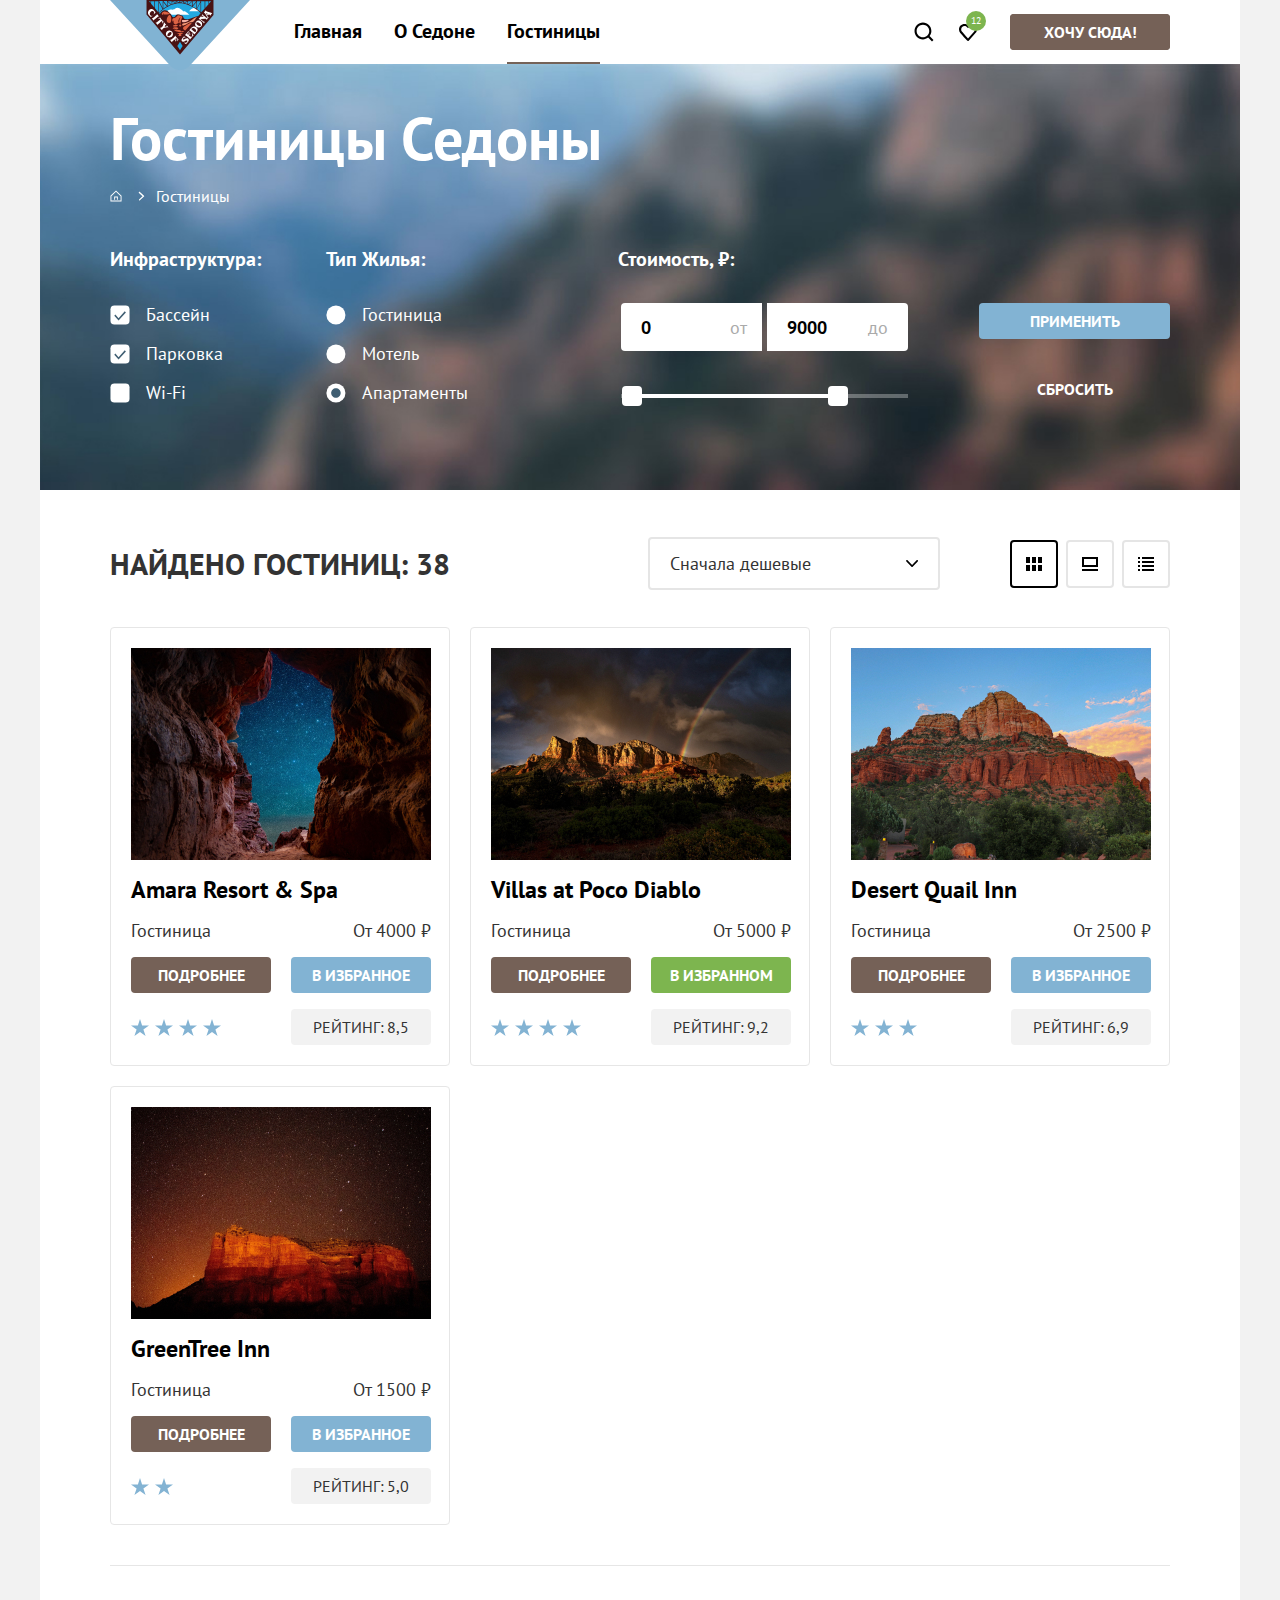
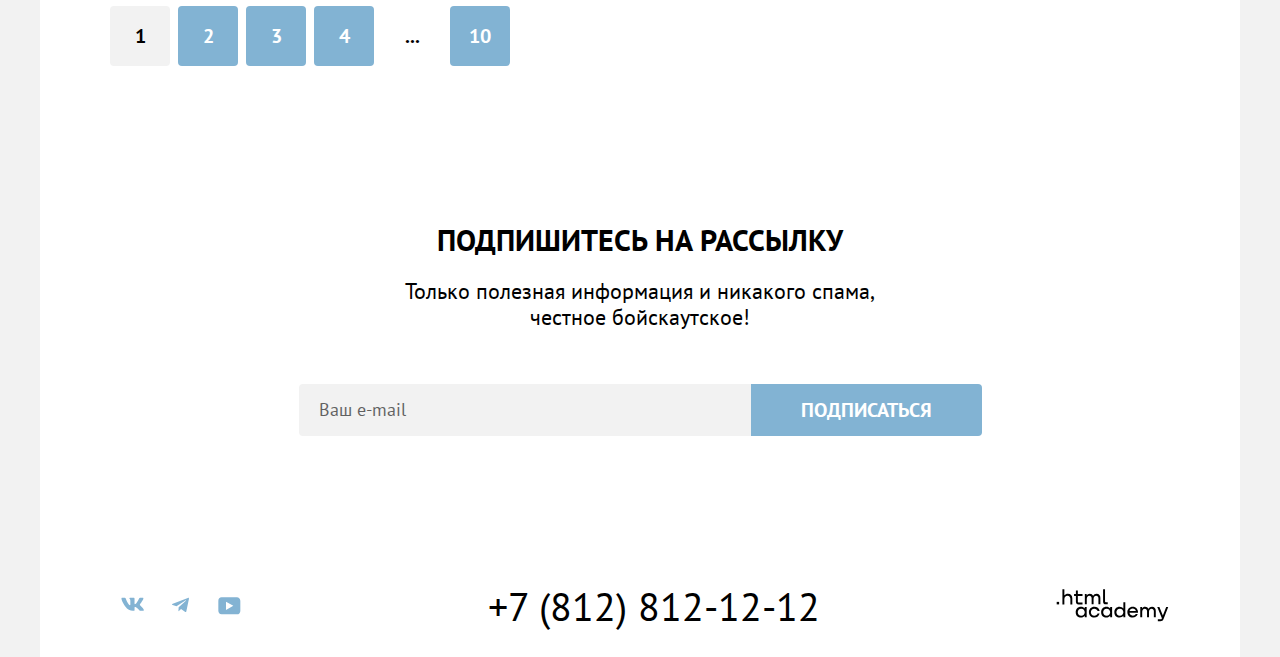
==== commit f1dd4d83: "Сдача проекта" ====
--- a/catalog.html
+++ b/catalog.html
@@ -80,64 +80,77 @@
           >
             <fieldset class="filter-group">
               <legend class="filter-group-title">Инфраструктура:</legend>
-              <label class="filter-group-control">
+              <label class="filter-group-container">
                 <input
                   class="filter-group-control-input"
                   type="checkbox"
                   name="pool"
                   checked
                 />
-                Бассейн
+                <span class="filter-group-control">
+                  Бассейн
+                </span>
               </label>
-              <label class="filter-group-control">
-                <input
+              <label class="filter-group-container">
+              <input
                   class="filter-group-control-input"
                   type="checkbox"
                   name="parking"
                   checked
                 />
+              <span class="filter-group-control">
                 Парковка
-              </label>
-              <label class="filter-group-control">
-                <input
+              </span>
+            </label>
+              <label class="filter-group-container">
+              <input
                   class="filter-group-control-input"
                   type="checkbox"
                   name="wi-fi"
                 />
-                <!-- TODO PENIS-->
+              <span class="filter-group-control">
                 Wi-Fi
-              </label>
+              </span>
+            </label>
             </fieldset>
 
             <fieldset class="filter-group">
               <legend class="filter-group-title">Тип Жилья:</legend>
-              <label class="filter-group-control">
-                <input
-                  class="filter-group-control-input"
+              <label class="filter-group-container">
+              <input
+                  class="filter-group-control-input filter-group-control-input-radio"
                   type="radio"
                   name="housing"
                   value="hotels"
                   checked
                 />
+              <span class="filter-group-control">
                 Гостиница
+              </span>
               </label>
-              <label class="filter-group-control">
-                <input
-                  class="filter-group-control-input"
+              <label class="filter-group-container">
+              <input
+                  class="filter-group-control-input filter-group-control-input-radio"
                   type="radio"
                   name="housing"
-                  value="motels"
+                  value="hotels"
+                  checked
                 />
+              <span class="filter-group-control">
                 Мотель
-              </label>
-              <label class="filter-group-control">
-                <input
-                  class="filter-group-control-input"
+              </span>
+            </label>
+            <label class="filter-group-container">
+              <input
+                  class="filter-group-control-input filter-group-control-input-radio"
                   type="radio"
                   name="housing"
-                  value="apartments"
+                  value="hotels"
+                  checked
                 />
+              <span class="filter-group-control">
                 Апартаменты
+              </span>
               </label>
             </fieldset>
 
--- a/styles/styles.css
+++ b/styles/styles.css
@@ -915,6 +915,9 @@
   margin: 0;
   padding: 0;
   border: none;
+  display: flex;
+  flex-direction: column;
+
 }
 
 .filter-group:first-child {
@@ -944,10 +947,8 @@
 }
 
 .filter-group-control {
-  position: relative;
   display: block;
   margin-bottom: 15px;
-  padding-left: 36px;
   font-size: 18px;
   line-height: 23px;
 }
@@ -969,38 +970,47 @@
   opacity: 0.3;
 }
 
-.filter-group-control-mark {
-  position: absolute;
-  top: 2px;
-  left: 0;
+.filter-group-control-input:checked
+{
+  background-image: url("../images/icons/filter-checked.svg");
+  background-size: 100% 100%;
+  content: "";
+  appearance: none;
   width: 20px;
   height: 20px;
-  background-color: #ffffff;
+  background-color: transparent;
   border-radius: 4px;
 }
 
-.filter-group-control-input[type="checkbox"]:checked
-  + .filter-group-control-mark {
-  background-image: url("../images/icons/tick.svg");
-}
-
-.filter-group-control-input[type="radio"] + .filter-group-control-mark {
-  border-radius: 50%;
-}
-
-.filter-group-control-input[type="radio"]:checked /* TODO не успел :( */
-  + .filter-group-control-mark:before {
+  .filter-group-control-input:not(:checked)
+{
+  background-image: url("../images/icons/filter-unchecked.svg");
+  background-size: 100% 100%;
   content: "";
-  position: absolute;
-  top: 50%;
-  left: 50%;
-  width: 10px;
-  height: 10px;
-  background-color: #3f5e72;
-  border-radius: 50%;
-  -webkit-transform: translate(-50%, -50%);
-  -ms-transform: translate(-50%, -50%);
-  transform: translate(-50%, -50%);
+  appearance: none;
+  width: 20px;
+  height: 20px;
+  background-color: transparent;
+  border-radius: 4px;
+}
+
+.filter-group-control-input-radio:checked {
+  background-image: url("../images/icons/filter-radio-checked.svg");
+}
+
+.filter-group-control-input-radio:not(:checked) {
+  background-image: url("../images/icons/filter-radio-unchecked.svg");
+}
+
+.filter-group-container {
+  display: flex;
+  justify-content: start;
+  align-items: center;
+  margin-bottom: 16px;
+}
+
+.filter-group-control-input {
+  margin: 0 16px 0 0;
 }
 
 .filter-price-slider-label {
@@ -1707,6 +1717,10 @@
   margin-top: 48px;
 }
 
+.button-modal:hover {
+  background-color: #82b3d3;
+}
+
 .modal-subtitle {
   font-size: 20px;
   font-weight: 700;
@@ -1854,24 +1868,48 @@
   left: 46%;
 }
 
-.popup-text { /* TODO не успел доделать :) */
+.info-icon .popup-text {
+  display: none;
+}
+
+.popup-text {
+  z-index: 2;
   position: absolute;
-  top: 100%;
-  left: 0;
-  transform: translate(-50%, 10px)
-  display: none;
+  top: 150%;
+  left: -108px;
+  align-items: center;
   padding: 10px;
-  background-image: url("../images/icons/popup-rectangle.svg");
+  border-color: #333333;
+  border-radius: 10px;
+  background-color: #333333;
+  /* background-image: url("../images/icons/popup-rectangle.svg");
   background-repeat: no-repeat;
-  background-size: cover;
+  background-size: cover; */
   width: 256px;
-  height: 152px;
+  height: 143px;
   padding: 0;
-  font-size: 12px;
+  font-size: 16px;
+  line-height: 20px;
+  font-weight: normal;
+  padding: 15px 18px 18px 22px;
+}
+
+.popup-img {
+  z-index: 2;
+  position: absolute;
+  top: -9px;
+  left: 112px;
+}
+
+p.popup-text-stylized {
+  width: 216px;
+  height: 110px;
+  margin: 0 auto;
 }
 
 .info-icon:hover .popup-text {
   display: block;
+  color: #ffffff;
 }
 
 .amount-registration-item b {
